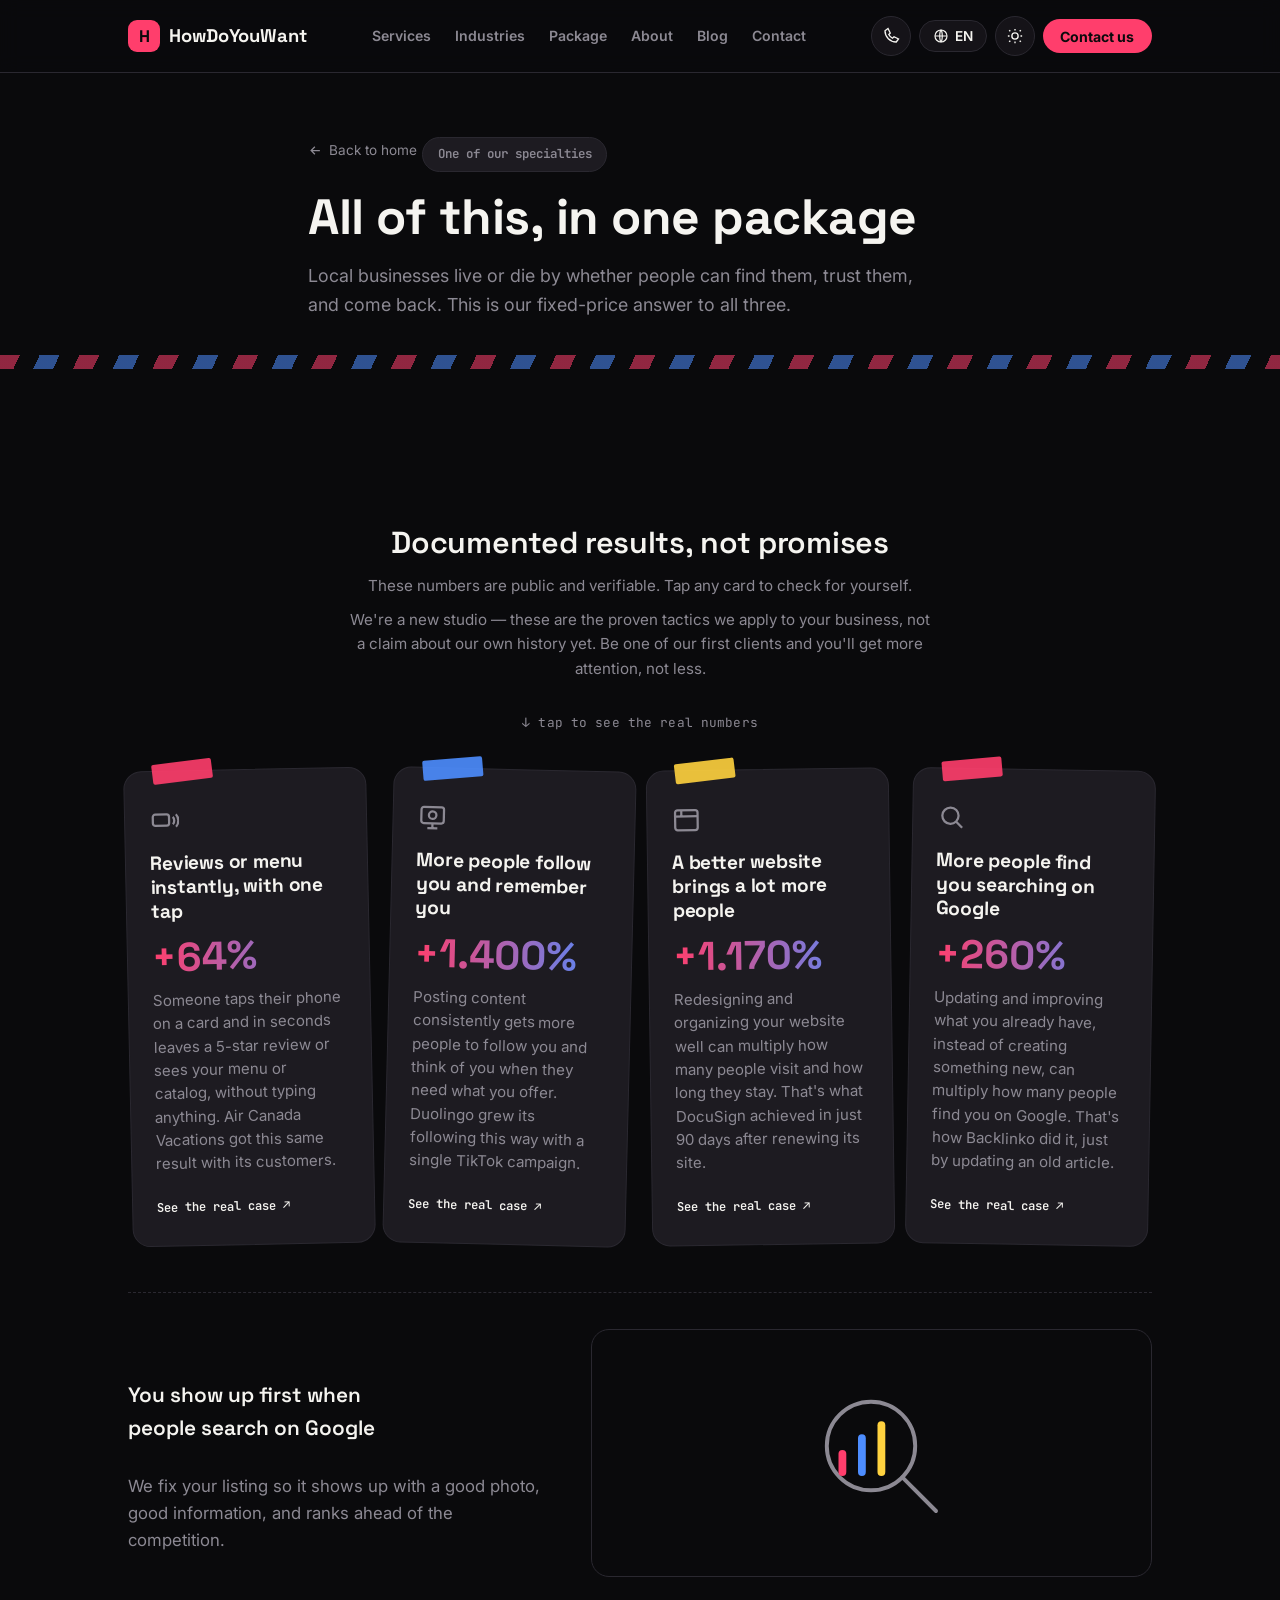
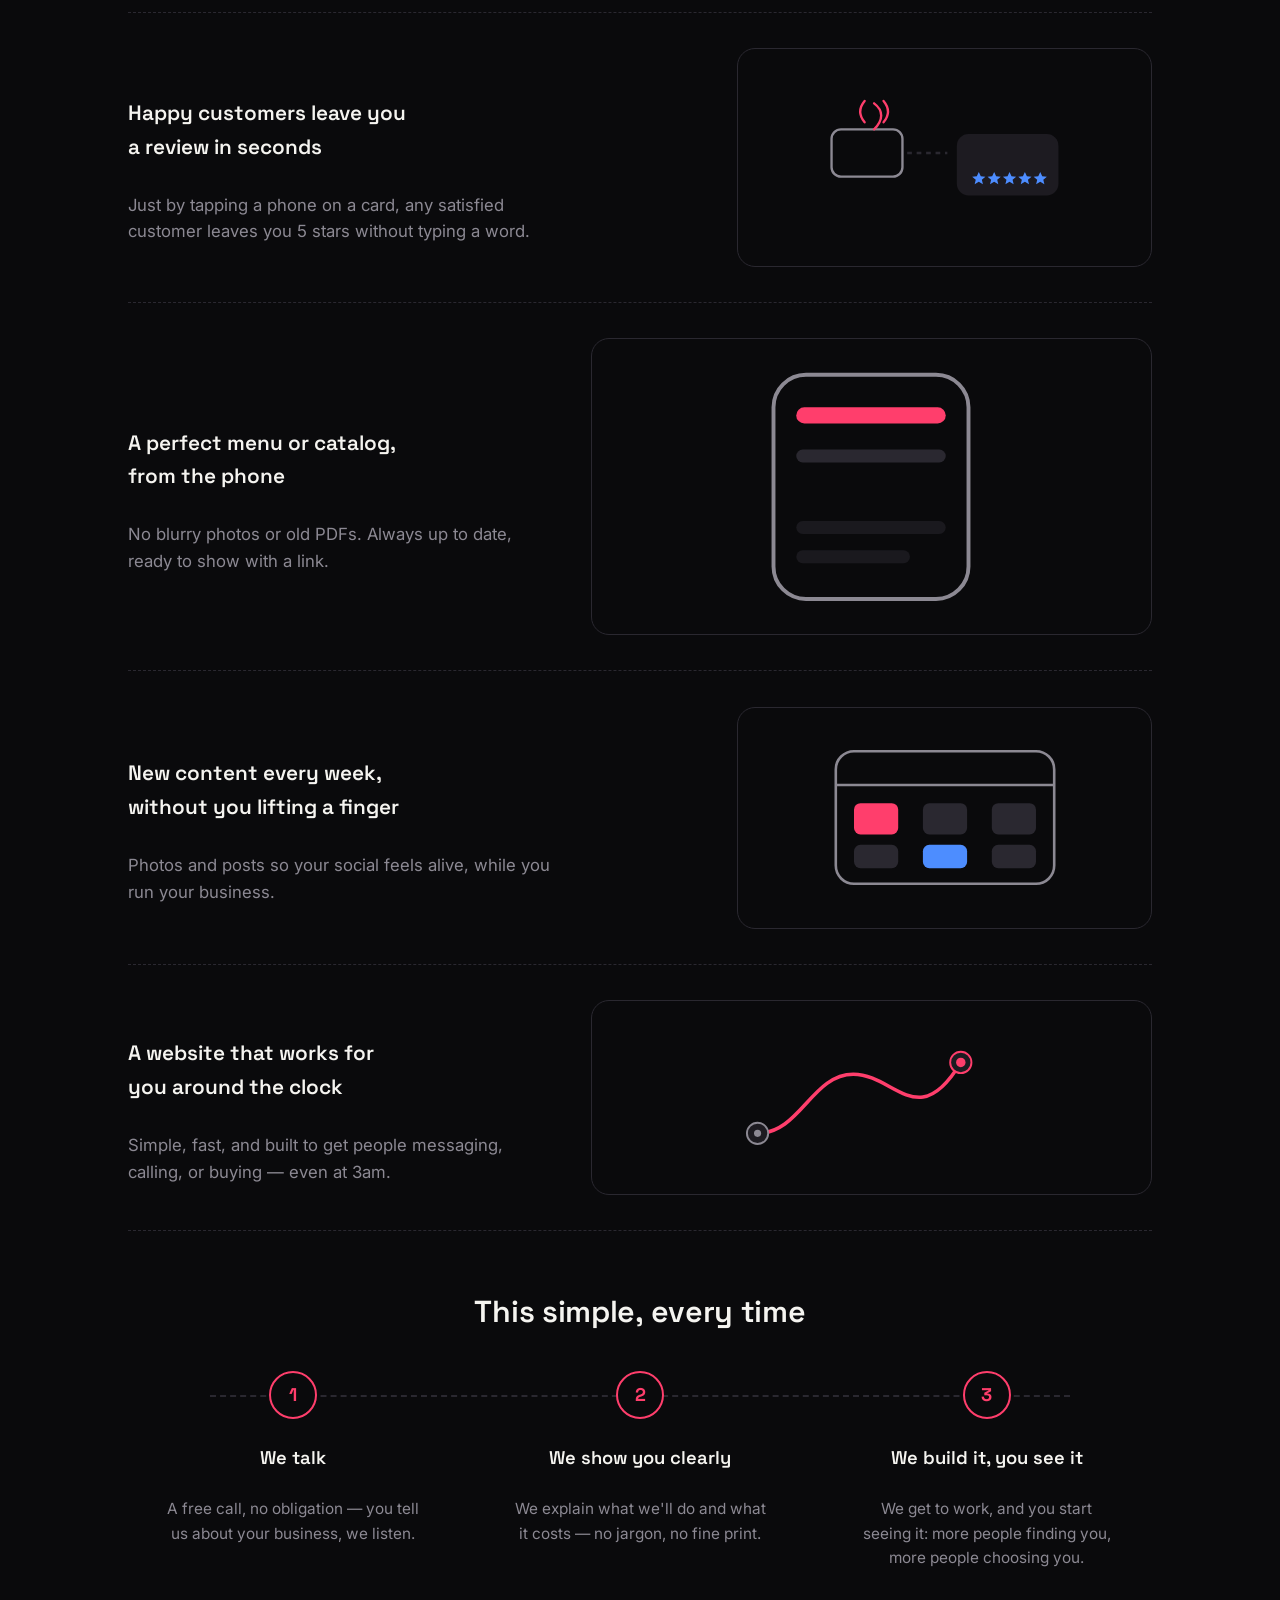
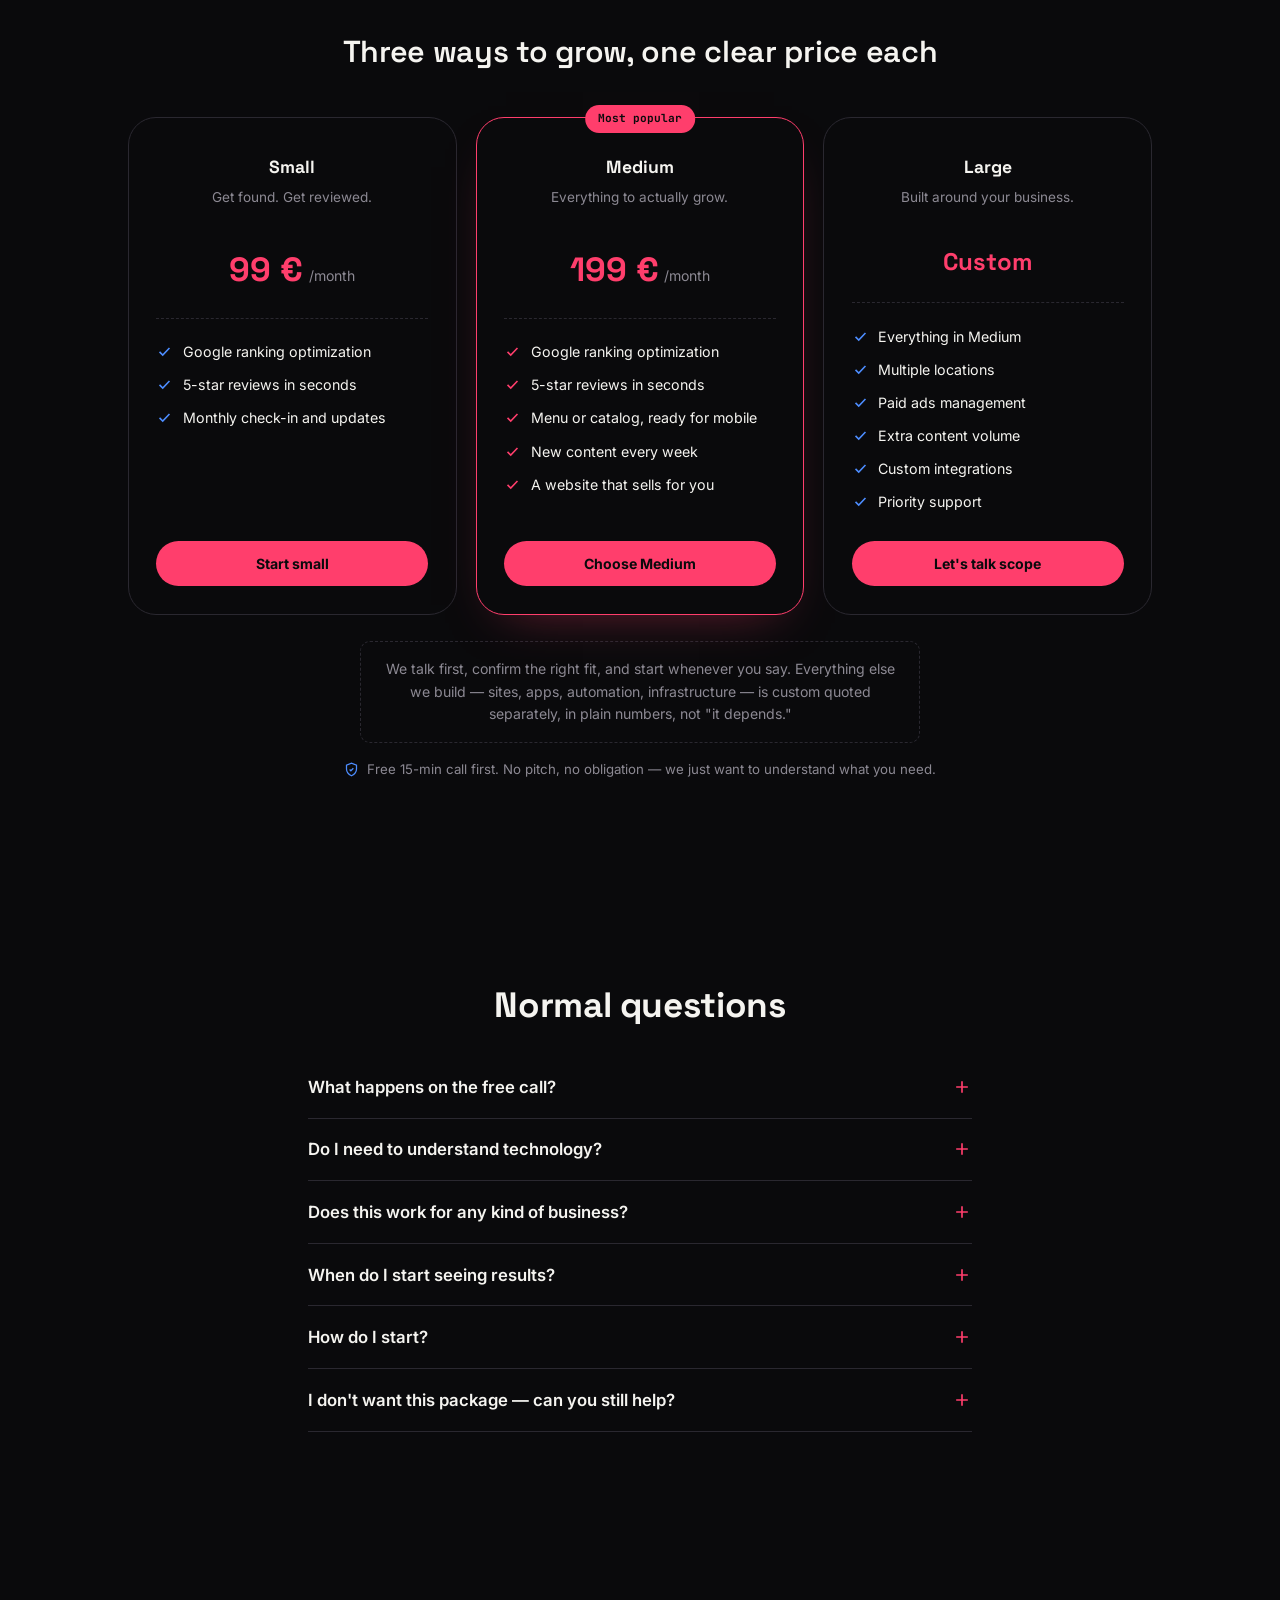
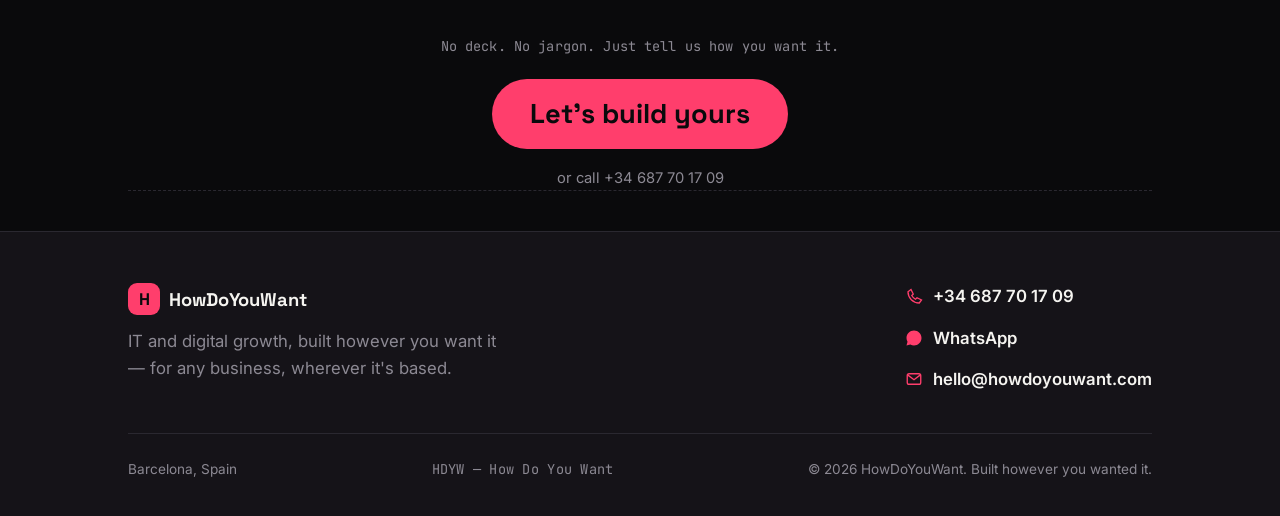
==== local-growth.html @ 83b9c8af "Initial commit" ====
<!doctype html>
<html lang="en" dir="ltr" data-theme="dark" data-lang="en">
<head>
<meta charset="UTF-8">
<meta name="viewport" content="width=device-width, initial-scale=1, viewport-fit=cover">
<title>Local Growth Package — HowDoYouWant</title>
<meta name="description" content="Get found on Google, collect 5-star reviews in seconds, a mobile-ready menu or catalog, weekly content, and a website that sells — packages start from 99 €.">
<meta name="theme-color" content="#0A0A0C">
<link rel="icon" href="data:image/svg+xml,%3Csvg xmlns='http://www.w3.org/2000/svg' viewBox='0 0 64 64'%3E%3Crect width='64' height='64' rx='16' fill='%230A0A0C'/%3E%3Ccircle cx='30' cy='32' r='17' fill='%23FF3E6C'/%3E%3Ctext x='30' y='40' font-family='Arial, sans-serif' font-size='22' font-weight='700' fill='%230A0A0C' text-anchor='middle'%3EH%3C/text%3E%3C/svg%3E">
<link rel="preconnect" href="https://fonts.googleapis.com">
<link rel="preconnect" href="https://fonts.gstatic.com" crossorigin>
<link href="https://fonts.googleapis.com/css2?family=Space+Grotesk:wght@600;700&family=Inter:wght@400;500;600;700&family=JetBrains+Mono:wght@500;600;700&family=Cairo:wght@500;600;700&display=swap" rel="stylesheet">
<link rel="stylesheet" href="assets/style.css">
<link rel="canonical" href="https://howdoyouwant.com/local-growth.html">
</head>
<body data-default-context="package">

<header class="nav">
  <div class="nav-inner">
    <a href="index.html" class="brand"><span class="brand-mark">H</span>HowDoYouWant</a>
    <nav class="nav-links">
      <a href="index.html#services" data-i18n="nav_link_services">Services</a>
      <a href="index.html#industries" data-i18n="nav_link_industries">Industries</a>
      <a href="local-growth.html" data-i18n="nav_link_package">Package</a>
      <a href="about.html" data-i18n="nav_link_about">About</a>
      <a href="blog.html" data-i18n="nav_link_blog">Blog</a>
      <button data-contact-trigger data-i18n="nav_link_contact">Contact</button>
    </nav>
    <div class="nav-controls">
      <a class="icon-btn" href="tel:+34687701709" aria-label="Call us">
        <svg viewBox="0 0 24 24" fill="none" stroke="currentColor" stroke-width="1.8"><path d="M4 5c0 8.3 6.7 15 15 15l3-4-6-3-2 2a12 12 0 01-5-5l2-2-3-6-4 3Z"/></svg>
      </a>
      <div class="lang-switch">
        <button class="lang-trigger" id="langTrigger" aria-haspopup="true" aria-expanded="false" aria-label="Change language">
          <svg viewBox="0 0 24 24" fill="none" stroke="currentColor" stroke-width="1.8"><circle cx="12" cy="12" r="9"/><path d="M3 12h18M12 3c2.5 2.7 2.5 15.3 0 18M12 3c-2.5 2.7-2.5 15.3 0 18"/></svg>
          <span id="langCode">EN</span>
        </button>
        <div class="lang-menu" id="langMenu" role="menu">
          <button class="lang-option" role="menuitem" data-lang="en">English <span class="lang-code">EN</span></button>
          <button class="lang-option" role="menuitem" data-lang="es">Español <span class="lang-code">ES</span></button>
          <button class="lang-option" role="menuitem" data-lang="ca">Català <span class="lang-code">CA</span></button>
          <button class="lang-option" role="menuitem" data-lang="sv">Svenska <span class="lang-code">SV</span></button>
          <button class="lang-option" role="menuitem" data-lang="ar">العربية <span class="lang-code">AR</span></button>
        </div>
      </div>
      <button class="icon-btn" id="themeToggle" aria-label="Switch theme">
        <svg id="themeIcon" viewBox="0 0 24 24" fill="none" stroke="currentColor" stroke-width="1.8"><circle cx="12" cy="12" r="4.2"/><path d="M12 2.5v2.2M12 19.3v2.2M4.2 4.2l1.6 1.6M18.2 18.2l1.6 1.6M2.5 12h2.2M19.3 12h2.2M4.2 19.8l1.6-1.6M18.2 5.8l1.6-1.6"/></svg>
      </button>
      <button class="nav-cta" data-i18n="nav_cta" data-contact-trigger>Contact us</button>
    </div>
  </div>
</header>

<main id="top">

  <section class="page-hero">
    <div class="wrap">
      <a class="back-link" href="index.html">
        <svg viewBox="0 0 24 24" fill="none" stroke="currentColor" stroke-width="2"><path d="M19 12H5M11 6l-6 6 6 6"/></svg>
        <span data-i18n="back_to_home">Back to home</span>
      </a>
      <span class="chip" data-i18n="package_kicker">One of our specialties</span>
      <h1 data-i18n="package_title">All of this, in one package</h1>
      <p class="lead" data-i18n="growth_lead">Local businesses live or die by whether people can find them, trust them, and come back. This is our fixed-price answer to all three.</p>
    </div>
  </section>

  <div class="stripe-divider"></div>

  <section>
    <div class="wrap">

      <!-- Proof -->
      <div class="proof-head">
        <h3 data-i18n="proof_heading">Documented results, not promises</h3>
        <p class="proof-disclaimer" data-i18n="proof_disclaimer">These numbers are public and verifiable. Tap any card to check for yourself.</p>
        <p class="proof-disclaimer" data-i18n="new_studio_line" style="margin-top:.6rem;">We're a new studio — these are the proven tactics we apply to your business, not a claim about our own history yet. Be one of our first clients and you'll get more attention, not less.</p>
      </div>
      <span class="grid-label" data-i18n="grid_label">↓ tap to see the real numbers</span>
      <div class="proof-grid">

        <a class="proof-card reveal" href="https://v1ce.co/blog/air-canada-v1ce-nfc-business-card-review-lead-capture" target="_blank" rel="noopener">
          <span class="proof-tape"></span>
          <svg class="proof-icon" viewBox="0 0 24 24" fill="none" stroke="currentColor" stroke-width="1.8"><rect x="3" y="7" width="13" height="9" rx="2"/><path d="M19 9c1.5 1.5 1.5 4.5 0 6M21.5 7c2.5 2.5 2.5 7.5 0 10"/></svg>
          <h3 class="proof-title" data-i18n="proof1_title">Reviews or menu instantly, with one tap</h3>
          <div class="proof-stat">+64%</div>
          <p class="proof-body" data-i18n="proof1_body">Someone taps their phone on a card and in seconds leaves a 5-star review or sees your menu or catalog, without typing anything. Air Canada Vacations got this same result with its customers.</p>
          <span class="proof-link" data-i18n="proof_link">See the real case ↗</span>
        </a>

        <a class="proof-card reveal" href="https://ads.tiktok.com/business/es/inspiration/duolingo-509" target="_blank" rel="noopener">
          <span class="proof-tape"></span>
          <svg class="proof-icon" viewBox="0 0 24 24" fill="none" stroke="currentColor" stroke-width="1.8"><rect x="3" y="4" width="18" height="13" rx="2"/><path d="M8 21h8M12 17v4"/><circle cx="12" cy="10.5" r="3"/></svg>
          <h3 class="proof-title" data-i18n="proof2_title">More people follow you and remember you</h3>
          <div class="proof-stat">+1.400%</div>
          <p class="proof-body" data-i18n="proof2_body">Posting content consistently gets more people to follow you and think of you when they need what you offer. Duolingo grew its following this way with a single TikTok campaign.</p>
          <span class="proof-link" data-i18n="proof_link">See the real case ↗</span>
        </a>

        <a class="proof-card reveal" href="https://webflow.com/customers/docusign" target="_blank" rel="noopener">
          <span class="proof-tape"></span>
          <svg class="proof-icon" viewBox="0 0 24 24" fill="none" stroke="currentColor" stroke-width="1.8"><rect x="3" y="4" width="18" height="16" rx="2"/><path d="M3 9h18M8 4v5"/></svg>
          <h3 class="proof-title" data-i18n="proof3_title">A better website brings a lot more people</h3>
          <div class="proof-stat">+1.170%</div>
          <p class="proof-body" data-i18n="proof3_body">Redesigning and organizing your website well can multiply how many people visit and how long they stay. That's what DocuSign achieved in just 90 days after renewing its site.</p>
          <span class="proof-link" data-i18n="proof_link">See the real case ↗</span>
        </a>

        <a class="proof-card reveal" href="https://backlinko.com/content-relaunch" target="_blank" rel="noopener">
          <span class="proof-tape"></span>
          <svg class="proof-icon" viewBox="0 0 24 24" fill="none" stroke="currentColor" stroke-width="1.8"><circle cx="10.5" cy="10.5" r="6.5"/><path d="M20 20l-4.8-4.8"/></svg>
          <h3 class="proof-title" data-i18n="proof4_title">More people find you searching on Google</h3>
          <div class="proof-stat">+260%</div>
          <p class="proof-body" data-i18n="proof4_body">Updating and improving what you already have, instead of creating something new, can multiply how many people find you on Google. That's how Backlinko did it, just by updating an old article.</p>
          <span class="proof-link" data-i18n="proof_link">See the real case ↗</span>
        </a>

      </div>

      <!-- Offer rows -->
      <div>
        <div class="offer-row" style="margin-top:3rem;">
          <div class="offer-text">
            <h4 data-i18n="offer1_title">You show up first when people search on Google</h4>
            <p data-i18n="offer1_body">We fix your listing so it shows up with a good photo, good information, and ranks ahead of the competition.</p>
          </div>
          <div class="offer-visual reveal">
            <svg viewBox="0 0 200 150" fill="none">
              <circle cx="100" cy="70" r="34" stroke="var(--text-muted)" stroke-width="3"/>
              <line x1="124" y1="94" x2="150" y2="120" stroke="var(--text-muted)" stroke-width="3" stroke-linecap="round"/>
              <g transform="translate(78,50)">
                <path class="bar-anim b1" d="M0 40 V26" stroke="var(--pink)" stroke-width="6" stroke-linecap="round"/>
                <path class="bar-anim b2" d="M15 40 V14" stroke="var(--blue)" stroke-width="6" stroke-linecap="round"/>
                <path class="bar-anim b3" d="M30 40 V4" stroke="var(--yellow)" stroke-width="6" stroke-linecap="round"/>
              </g>
            </svg>
          </div>
        </div>

        <div class="offer-row reverse">
          <div class="offer-text">
            <h4 data-i18n="offer2_title">Happy customers leave you a review in seconds</h4>
            <p data-i18n="offer2_body">Just by tapping a phone on a card, any satisfied customer leaves you 5 stars without typing a word.</p>
          </div>
          <div class="offer-visual reveal">
            <svg viewBox="0 0 220 140" fill="none">
              <rect x="14" y="46" width="60" height="40" rx="8" stroke="var(--text-muted)" stroke-width="2"/>
              <path d="M50 46c8-8 8-16 0-22M58 40c5-6 5-12 0-18M42 40c-5-6-5-12 0-18" stroke="var(--pink)" stroke-width="2" stroke-linecap="round"/>
              <path d="M78 66h34" stroke="var(--line)" stroke-width="2" stroke-dasharray="4 4"/>
              <g transform="translate(120,50)">
                <rect width="86" height="52" rx="10" fill="var(--surface-raised)"/>
                <g transform="translate(13,32)">
                  <path class="star-anim" transform="translate(0,0) scale(0.7)"  d="M8 0l2.4 5.3 5.6.5-4.3 3.7 1.3 5.5L8 12l-5 3 1.3-5.5L0 5.8l5.6-.5L8 0Z" fill="var(--blue)"/>
                  <path class="star-anim" transform="translate(13,0) scale(0.7)" d="M8 0l2.4 5.3 5.6.5-4.3 3.7 1.3 5.5L8 12l-5 3 1.3-5.5L0 5.8l5.6-.5L8 0Z" fill="var(--blue)"/>
                  <path class="star-anim" transform="translate(26,0) scale(0.7)" d="M8 0l2.4 5.3 5.6.5-4.3 3.7 1.3 5.5L8 12l-5 3 1.3-5.5L0 5.8l5.6-.5L8 0Z" fill="var(--blue)"/>
                  <path class="star-anim" transform="translate(39,0) scale(0.7)" d="M8 0l2.4 5.3 5.6.5-4.3 3.7 1.3 5.5L8 12l-5 3 1.3-5.5L0 5.8l5.6-.5L8 0Z" fill="var(--blue)"/>
                  <path class="star-anim" transform="translate(52,0) scale(0.7)" d="M8 0l2.4 5.3 5.6.5-4.3 3.7 1.3 5.5L8 12l-5 3 1.3-5.5L0 5.8l5.6-.5L8 0Z" fill="var(--blue)"/>
                </g>
              </g>
            </svg>
          </div>
        </div>

        <div class="offer-row">
          <div class="offer-text">
            <h4 data-i18n="offer3_title">A perfect menu or catalog, from the phone</h4>
            <p data-i18n="offer3_body">No blurry photos or old PDFs. Always up to date, ready to show with a link.</p>
          </div>
          <div class="offer-visual reveal">
            <svg viewBox="0 0 160 150" fill="none">
              <rect x="20" y="6" width="120" height="138" rx="20" stroke="var(--text-muted)" stroke-width="2.4"/>
              <rect x="34" y="26" width="92" height="10" rx="5" class="slide-anim" fill="var(--pink)"/>
              <rect x="34" y="52" width="92" height="8" rx="4" class="slide-anim" fill="var(--line)"/>
              <rect x="34" y="70" width="60" height="8" rx="4" class="slide-anim" fill="var(--line)"/>
              <rect x="34" y="96" width="92" height="8" rx="4" fill="var(--line)" opacity=".5"/>
              <rect x="34" y="114" width="70" height="8" rx="4" fill="var(--line)" opacity=".5"/>
            </svg>
          </div>
        </div>

        <div class="offer-row reverse">
          <div class="offer-text">
            <h4 data-i18n="offer4_title">New content every week, without you lifting a finger</h4>
            <p data-i18n="offer4_body">Photos and posts so your social feels alive, while you run your business.</p>
          </div>
          <div class="offer-visual reveal">
            <svg viewBox="0 0 200 130" fill="none">
              <rect x="16" y="14" width="168" height="102" rx="14" stroke="var(--text-muted)" stroke-width="2"/>
              <line x1="16" y1="40" x2="184" y2="40" stroke="var(--text-muted)" stroke-width="2"/>
              <g>
                <rect class="cell-anim" x="30" y="54" width="34" height="24" rx="5" fill="var(--pink)"/>
                <rect class="cell-anim" x="83" y="54" width="34" height="24" rx="5" fill="var(--line)"/>
                <rect class="cell-anim" x="136" y="54" width="34" height="24" rx="5" fill="var(--line)"/>
                <rect class="cell-anim" x="30" y="86" width="34" height="18" rx="5" fill="var(--line)"/>
                <rect class="cell-anim" x="83" y="86" width="34" height="18" rx="5" fill="var(--blue)"/>
                <rect class="cell-anim" x="136" y="86" width="34" height="18" rx="5" fill="var(--line)"/>
              </g>
            </svg>
          </div>
        </div>

        <div class="offer-row">
          <div class="offer-text">
            <h4 data-i18n="offer5_title">A website that works for you around the clock</h4>
            <p data-i18n="offer5_body">Simple, fast, and built to get people messaging, calling, or buying — even at 3am.</p>
          </div>
          <div class="offer-visual reveal">
            <svg class="mirror-rtl" viewBox="0 0 220 120" fill="none">
              <path d="M14 90 C 50 90, 60 40, 95 40 S 150 90, 186 30" class="line-draw" stroke="var(--pink)" stroke-width="3" stroke-linecap="round"/>
              <circle cx="14" cy="90" r="9" fill="var(--surface-raised)" stroke="var(--text-muted)" stroke-width="1.6"/>
              <path d="M11 90a3 3 0 1 1 6 0 3 3 0 0 1-6 0Z" fill="var(--text-muted)"/>
              <circle cx="186" cy="30" r="9" fill="var(--surface-raised)" stroke="var(--pink)" stroke-width="1.6"/>
              <circle cx="186" cy="30" r="4" fill="var(--pink)"/>
            </svg>
          </div>
        </div>
      </div>

      <!-- How it works -->
      <h3 class="how-title" data-i18n="how_title">This simple, every time</h3>
      <div class="steps">
        <div class="step">
          <div class="step-num">1</div>
          <h4 data-i18n="step1_title">We talk</h4>
          <p data-i18n="step1_body">A free call, no obligation — you tell us about your business, we listen.</p>
        </div>
        <div class="step">
          <div class="step-num">2</div>
          <h4 data-i18n="step2_title">We show you clearly</h4>
          <p data-i18n="step2_body">We explain what we'll do and what it costs — no jargon, no fine print.</p>
        </div>
        <div class="step">
          <div class="step-num">3</div>
          <h4 data-i18n="step3_title">We build it, you see it</h4>
          <p data-i18n="step3_body">We get to work, and you start seeing it: more people finding you, more people choosing you.</p>
        </div>
      </div>

      <!-- Ticket -->
      <h3 class="how-title" data-i18n="tiers_title" style="margin-bottom:0;">Three ways to grow, one clear price each</h3>
      <div class="tier-grid">

        <div class="tier-card">
          <div class="tier-name" data-i18n="tier1_name">Small</div>
          <div class="tier-tagline" data-i18n="tier1_tagline">Get found. Get reviewed.</div>
          <div class="tier-price-row">
            <span class="tier-price">99 €</span>
            <span class="tier-price-suffix" data-i18n="tier1_price_suffix">/month</span>
          </div>
          <div class="tier-perf"></div>
          <ul class="tier-list">
            <li><svg viewBox="0 0 24 24" fill="none" stroke="currentColor" stroke-width="2.2"><path d="M5 12.5l4.5 4.5L19 7"/></svg><span data-i18n="tier1_item1">Google ranking optimization</span></li>
            <li><svg viewBox="0 0 24 24" fill="none" stroke="currentColor" stroke-width="2.2"><path d="M5 12.5l4.5 4.5L19 7"/></svg><span data-i18n="tier1_item2">5-star reviews in seconds</span></li>
            <li><svg viewBox="0 0 24 24" fill="none" stroke="currentColor" stroke-width="2.2"><path d="M5 12.5l4.5 4.5L19 7"/></svg><span data-i18n="tier1_item3">Monthly check-in and updates</span></li>
          </ul>
          <button class="btn-primary tier-cta" data-contact-trigger data-contact-context="package-small">
            <span data-i18n="tier1_cta">Start small</span>
          </button>
        </div>

        <div class="tier-card featured">
          <span class="tier-badge" data-i18n="tier_badge_popular">Most popular</span>
          <div class="tier-name" data-i18n="tier2_name">Medium</div>
          <div class="tier-tagline" data-i18n="tier2_tagline">Everything to actually grow.</div>
          <div class="tier-price-row">
            <span class="tier-price">199 €</span>
            <span class="tier-price-suffix" data-i18n="tier2_price_suffix">/month</span>
          </div>
          <div class="tier-perf"></div>
          <ul class="tier-list">
            <li><svg viewBox="0 0 24 24" fill="none" stroke="currentColor" stroke-width="2.2"><path d="M5 12.5l4.5 4.5L19 7"/></svg><span data-i18n="tier2_item1">Google ranking optimization</span></li>
            <li><svg viewBox="0 0 24 24" fill="none" stroke="currentColor" stroke-width="2.2"><path d="M5 12.5l4.5 4.5L19 7"/></svg><span data-i18n="tier2_item2">5-star reviews in seconds</span></li>
            <li><svg viewBox="0 0 24 24" fill="none" stroke="currentColor" stroke-width="2.2"><path d="M5 12.5l4.5 4.5L19 7"/></svg><span data-i18n="tier2_item3">Menu or catalog, ready for mobile</span></li>
            <li><svg viewBox="0 0 24 24" fill="none" stroke="currentColor" stroke-width="2.2"><path d="M5 12.5l4.5 4.5L19 7"/></svg><span data-i18n="tier2_item4">New content every week</span></li>
            <li><svg viewBox="0 0 24 24" fill="none" stroke="currentColor" stroke-width="2.2"><path d="M5 12.5l4.5 4.5L19 7"/></svg><span data-i18n="tier2_item5">A website that sells for you</span></li>
          </ul>
          <button class="btn-primary tier-cta" data-contact-trigger data-contact-context="package-medium">
            <span data-i18n="tier2_cta">Choose Medium</span>
          </button>
        </div>

        <div class="tier-card">
          <div class="tier-name" data-i18n="tier3_name">Large</div>
          <div class="tier-tagline" data-i18n="tier3_tagline">Built around your business.</div>
          <div class="tier-price-row">
            <span class="tier-price" style="font-size:1.5rem;" data-i18n="tier3_price">Custom</span>
          </div>
          <div class="tier-perf"></div>
          <ul class="tier-list">
            <li><svg viewBox="0 0 24 24" fill="none" stroke="currentColor" stroke-width="2.2"><path d="M5 12.5l4.5 4.5L19 7"/></svg><span data-i18n="tier3_item1">Everything in Medium</span></li>
            <li><svg viewBox="0 0 24 24" fill="none" stroke="currentColor" stroke-width="2.2"><path d="M5 12.5l4.5 4.5L19 7"/></svg><span data-i18n="tier3_item2">Multiple locations</span></li>
            <li><svg viewBox="0 0 24 24" fill="none" stroke="currentColor" stroke-width="2.2"><path d="M5 12.5l4.5 4.5L19 7"/></svg><span data-i18n="tier3_item3">Paid ads management</span></li>
            <li><svg viewBox="0 0 24 24" fill="none" stroke="currentColor" stroke-width="2.2"><path d="M5 12.5l4.5 4.5L19 7"/></svg><span data-i18n="tier3_item4">Extra content volume</span></li>
            <li><svg viewBox="0 0 24 24" fill="none" stroke="currentColor" stroke-width="2.2"><path d="M5 12.5l4.5 4.5L19 7"/></svg><span data-i18n="tier3_item5">Custom integrations</span></li>
            <li><svg viewBox="0 0 24 24" fill="none" stroke="currentColor" stroke-width="2.2"><path d="M5 12.5l4.5 4.5L19 7"/></svg><span data-i18n="tier3_item6">Priority support</span></li>
          </ul>
          <button class="btn-primary tier-cta" data-contact-trigger data-contact-context="package-large">
            <span data-i18n="tier3_cta">Let's talk scope</span>
          </button>
        </div>

      </div>
      <p class="package-scope-note" data-i18n="package_scope_note">We talk first, confirm the right fit, and start whenever you say. Everything else we build — sites, apps, automation, infrastructure — is custom quoted separately, in plain numbers, not "it depends."</p>
      <div class="reassure" style="justify-content:center; margin-top:1rem;">
        <svg viewBox="0 0 24 24" fill="none" stroke="currentColor" stroke-width="2"><path d="M12 22s8-4 8-11V5l-8-3-8 3v6c0 7 8 11 8 11Z"/><path d="M9 12l2 2 4-4"/></svg>
        <span data-i18n="reassure_line">Free 15-min call first. No pitch, no obligation — we just want to understand what you need.</span>
      </div>

    </div>
  </section>

  <!-- FAQ (full) -->
  <section id="faq">
    <div class="wrap faq">
      <h2 data-i18n="faq_title">Normal questions</h2>

      <div class="faq-item" data-open="false">
        <button class="faq-q"><span data-i18n="faq_q0">What happens on the free call?</span>
          <svg viewBox="0 0 24 24" fill="none" stroke="currentColor" stroke-width="2"><path d="M12 5v14M5 12h14"/></svg>
        </button>
        <div class="faq-a"><p data-i18n="faq_a0">We ask about your business and listen — that's it. No slides, no pitch, no pressure to buy anything. If it turns out we're not a fit, we'll tell you that too.</p></div>
      </div>
      <div class="faq-item" data-open="false">
        <button class="faq-q"><span data-i18n="faq_q1">Do I need to understand technology?</span>
          <svg viewBox="0 0 24 24" fill="none" stroke="currentColor" stroke-width="2"><path d="M12 5v14M5 12h14"/></svg>
        </button>
        <div class="faq-a"><p data-i18n="faq_a1">No, not at all. You tell us about your business and we handle everything technical.</p></div>
      </div>
      <div class="faq-item" data-open="false">
        <button class="faq-q"><span data-i18n="faq_q2">Does this work for any kind of business?</span>
          <svg viewBox="0 0 24 24" fill="none" stroke="currentColor" stroke-width="2"><path d="M12 5v14M5 12h14"/></svg>
        </button>
        <div class="faq-a"><p data-i18n="faq_a2">Yes. Restaurants, shops, clinics, salons, gyms... every business is different, and we adapt what we do to what you actually need.</p></div>
      </div>
      <div class="faq-item" data-open="false">
        <button class="faq-q"><span data-i18n="faq_q3">When do I start seeing results?</span>
          <svg viewBox="0 0 24 24" fill="none" stroke="currentColor" stroke-width="2"><path d="M12 5v14M5 12h14"/></svg>
        </button>
        <div class="faq-a"><p data-i18n="faq_a3">It depends on the business, but your online presence starts improving from day one.</p></div>
      </div>
      <div class="faq-item" data-open="false">
        <button class="faq-q"><span data-i18n="faq_q4">How do I start?</span>
          <svg viewBox="0 0 24 24" fill="none" stroke="currentColor" stroke-width="2"><path d="M12 5v14M5 12h14"/></svg>
        </button>
        <div class="faq-a"><p data-i18n="faq_a4">Message us on WhatsApp or email and we'll talk, no commitment.</p></div>
      </div>
      <div class="faq-item" data-open="false">
        <button class="faq-q"><span data-i18n="faq_q5">I don't want this package — can you still help?</span>
          <svg viewBox="0 0 24 24" fill="none" stroke="currentColor" stroke-width="2"><path d="M12 5v14M5 12h14"/></svg>
        </button>
        <div class="faq-a"><p data-i18n="faq_a5">Yes. That's one packaged offer; most of what we do is custom quoted. Tell us what's broken or what you want built and we'll price it in plain numbers.</p></div>
      </div>
    </div>
  </section>

  <!-- FINAL CTA -->
  <section class="final-cta">
    <div class="wrap">
      <p class="final-cta-tag" data-i18n="final_cta_tag">No deck. No jargon. Just tell us how you want it.</p>
      <button class="btn-final" data-contact-trigger data-i18n="final_cta">Let's build yours</button>
      <a class="final-cta-secondary" href="tel:+34687701709" data-i18n="final_cta_secondary">or call +34 687 70 17 09</a>
    </div>
  </section>

</main>

<footer>
  <div class="wrap">
    <div class="footer-grid">
      <div>
        <a href="index.html" class="brand"><span class="brand-mark">H</span>HowDoYouWant</a>
        <p class="footer-tagline" data-i18n="footer_tagline">IT and digital growth, built however you want it — for any business, wherever it's based.</p>
      </div>
      <div class="footer-contact">
        <a href="tel:+34687701709">
          <svg viewBox="0 0 24 24" fill="none" stroke="currentColor" stroke-width="1.8"><path d="M4 5c0 8.3 6.7 15 15 15l3-4-6-3-2 2a12 12 0 01-5-5l2-2-3-6-4 3Z"/></svg>
          +34 687 70 17 09
        </a>
        <a href="https://wa.me/34687701709" target="_blank" rel="noopener" data-contact-prefill>
          <svg viewBox="0 0 24 24" fill="currentColor"><path d="M12 2C6.48 2 2 6.48 2 12c0 1.85.5 3.58 1.36 5.07L2 22l5.06-1.32A9.94 9.94 0 0 0 12 22c5.52 0 10-4.48 10-10S17.52 2 12 2Z"/></svg>
          WhatsApp
        </a>
        <a href="mailto:hello@howdoyouwant.com" data-contact-prefill>
          <svg viewBox="0 0 24 24" fill="none" stroke="currentColor" stroke-width="1.8"><rect x="3" y="5" width="18" height="14" rx="2.5"/><path d="M3.5 6.5L12 13l8.5-6.5"/></svg>
          hello@howdoyouwant.com
        </a>
      </div>
    </div>
    <div class="footer-bottom">
      <span data-i18n="footer_location">Barcelona, Spain</span>
      <span class="footer-signoff">HDYW — How Do You Want</span>
      <span data-i18n="footer_rights">© 2026 HowDoYouWant. Built however you wanted it.</span>
    </div>
  </div>
</footer>

<button class="wa-float" id="waFloat" data-contact-trigger data-i18n-aria-label="aria_contact" aria-label="Contact us">
  <svg viewBox="0 0 24 24" fill="none" stroke="currentColor" stroke-width="1.8"><path d="M4 12c0-4.4 3.6-8 8-8s8 3.6 8 8-3.6 8-8 8c-1.1 0-2.1-.2-3-.6L4 21l1.6-4.8C4.6 15 4 13.6 4 12Z"/><circle cx="8.5" cy="12" r=".9" fill="currentColor" stroke="none"/><circle cx="12" cy="12" r=".9" fill="currentColor" stroke="none"/><circle cx="15.5" cy="12" r=".9" fill="currentColor" stroke="none"/></svg>
</button>

<div class="contact-backdrop" id="contactBackdrop">
  <div class="contact-modal" role="dialog" aria-modal="true">
    <button class="contact-modal-close" id="contactClose" aria-label="Close">&times;</button>
    <h3 data-i18n="contact_modal_title">How do you want to reach us?</h3>
    <div class="contact-options">
      <a class="contact-option" id="contactWhatsapp" target="_blank" rel="noopener">
        <svg viewBox="0 0 24 24" fill="currentColor"><path d="M12 2C6.48 2 2 6.48 2 12c0 1.85.5 3.58 1.36 5.07L2 22l5.06-1.32A9.94 9.94 0 0 0 12 22c5.52 0 10-4.48 10-10S17.52 2 12 2Zm0 18c-1.6 0-3.1-.43-4.4-1.19l-.31-.18-3 .78.8-2.93-.2-.3A7.94 7.94 0 0 1 4 12c0-4.41 3.59-8 8-8s8 3.59 8 8-3.59 8-8 8Z"/></svg>
        <span data-i18n="contact_opt_whatsapp">WhatsApp</span>
      </a>
      <a class="contact-option" id="contactCall" href="tel:+34687701709">
        <svg viewBox="0 0 24 24" fill="none" stroke="currentColor" stroke-width="1.8"><path d="M4 5c0 8.3 6.7 15 15 15l3-4-6-3-2 2a12 12 0 01-5-5l2-2-3-6-4 3Z"/></svg>
        <span data-i18n="contact_opt_call">Call</span>
      </a>
      <a class="contact-option" id="contactEmail">
        <svg viewBox="0 0 24 24" fill="none" stroke="currentColor" stroke-width="1.8"><rect x="3" y="5" width="18" height="14" rx="2.5"/><path d="M3.5 6.5L12 13l8.5-6.5"/></svg>
        <span data-i18n="contact_opt_email">Email</span>
      </a>
    </div>
  </div>
</div>

<script>
window.HDYW_I18N = {
  en: {
    nav_link_services:"Services", nav_link_industries:"Industries", nav_link_package:"Package", nav_link_contact:"Contact",
    nav_link_about:"About", nav_link_blog:"Blog",
    nav_cta:"Contact us", aria_lang:"Change language", aria_theme:"Switch theme",
    tiers_title:"Three ways to grow, one clear price each", tier_badge_popular:"Most popular",
    tier1_name:"Small", tier1_tagline:"Get found. Get reviewed.", tier1_price_suffix:"/month",
    tier1_item1:"Google ranking optimization", tier1_item2:"5-star reviews in seconds", tier1_item3:"Monthly check-in and updates", tier1_cta:"Start small",
    tier2_name:"Medium", tier2_tagline:"Everything to actually grow.", tier2_price_suffix:"/month",
    tier2_item1:"Google ranking optimization", tier2_item2:"5-star reviews in seconds", tier2_item3:"Menu or catalog, ready for mobile", tier2_item4:"New content every week", tier2_item5:"A website that sells for you", tier2_cta:"Choose Medium",
    tier3_name:"Large", tier3_tagline:"Built around your business.", tier3_price:"Custom",
    tier3_item1:"Everything in Medium", tier3_item2:"Multiple locations", tier3_item3:"Paid ads management", tier3_item4:"Extra content volume", tier3_item5:"Custom integrations", tier3_item6:"Priority support", tier3_cta:"Let's talk scope",
    reassure_line:"Free 15-min call first. No pitch, no obligation — we just want to understand what you need.",
    faq_q0:"What happens on the free call?", faq_a0:"We ask about your business and listen — that's it. No slides, no pitch, no pressure to buy anything. If it turns out we're not a fit, we'll tell you that too.",
    contact_modal_title:"How do you want to reach us?", contact_opt_whatsapp:"WhatsApp", contact_opt_call:"Call", contact_opt_email:"Email", contact_email_subject:"How do you want it?", aria_contact:"Contact us",
    back_to_home:"Back to home",
    package_kicker:"One of our specialties", package_title:"All of this, in one package",
    growth_lead:"Local businesses live or die by whether people can find them, trust them, and come back. This is our fixed-price answer to all three.",
    proof_heading:"Documented results, not promises",
    proof_disclaimer:"These numbers are public and verifiable. Tap any card to check for yourself.",
    new_studio_line:"We're a new studio — these are the proven tactics we apply to your business, not a claim about our own history yet. Be one of our first clients and you'll get more attention, not less.",
    grid_label:"↓ tap to see the real numbers", proof_link:"See the real case ↗",
    proof1_title:"Reviews or menu instantly, with one tap", proof1_body:"Someone taps their phone on a card and in seconds leaves a 5-star review or sees your menu or catalog, without typing anything. Air Canada Vacations got this same result with its customers.",
    proof2_title:"More people follow you and remember you", proof2_body:"Posting content consistently gets more people to follow you and think of you when they need what you offer. Duolingo grew its following this way with a single TikTok campaign.",
    proof3_title:"A better website brings a lot more people", proof3_body:"Redesigning and organizing your website well can multiply how many people visit and how long they stay. That's what DocuSign achieved in just 90 days after renewing its site.",
    proof4_title:"More people find you searching on Google", proof4_body:"Updating and improving what you already have, instead of creating something new, can multiply how many people find you on Google. That's how Backlinko did it, just by updating an old article.",
    offer1_title:"You show up first when people search on Google", offer1_body:"We fix your listing so it shows up with a good photo, good information, and ranks ahead of the competition.",
    offer2_title:"Happy customers leave you a review in seconds", offer2_body:"Just by tapping a phone on a card, any satisfied customer leaves you 5 stars without typing a word.",
    offer3_title:"A perfect menu or catalog, from the phone", offer3_body:"No blurry photos or old PDFs. Always up to date, ready to show with a link.",
    offer4_title:"New content every week, without you lifting a finger", offer4_body:"Photos and posts so your social feels alive, while you run your business.",
    offer5_title:"A website that works for you around the clock", offer5_body:"Simple, fast, and built to get people messaging, calling, or buying — even at 3am.",
    how_title:"This simple, every time",
    step1_title:"We talk", step1_body:"A free call, no obligation — you tell us about your business, we listen.",
    step2_title:"We show you clearly", step2_body:"We explain what we'll do and what it costs — no jargon, no fine print.",
    step3_title:"We build it, you see it", step3_body:"We get to work, and you start seeing it: more people finding you, more people choosing you.",
    package_price_suffix:"/month",
    price_display_title:"Starting from 99 €", price_display_sub:"Exact price depends on your business — confirmed on a quick call",
    package_item1:"Google ranking", package_item2:"5-star reviews in seconds",
    package_item3:"Menu or catalog, ready for mobile", package_item4:"New content every week", package_item5:"A website that sells for you",
    package_note:"We talk first, confirm your price, and start whenever you say.",
    package_cta:"I want this for my business",
    package_scope_note:"We talk first, confirm the right fit, and start whenever you say. Everything else we build — sites, apps, automation, infrastructure — is custom quoted separately, in plain numbers, not \"it depends.\"",
    faq_title:"Normal questions",
    faq_q1:"Do I need to understand technology?", faq_a1:"No, not at all. You tell us about your business and we handle everything technical.",
    faq_q2:"Does this work for any kind of business?", faq_a2:"Yes. Restaurants, shops, clinics, salons, gyms... every business is different, and we adapt what we do to what you actually need.",
    faq_q3:"When do I start seeing results?", faq_a3:"It depends on the business, but your online presence starts improving from day one.",
    faq_q4:"How do I start?", faq_a4:"Message us on WhatsApp or email and we'll talk, no commitment.",
    faq_q5:"I don't want this package — can you still help?", faq_a5:"Yes. That's one packaged offer; most of what we do is custom quoted. Tell us what's broken or what you want built and we'll price it in plain numbers.",
    final_cta_tag:"No deck. No jargon. Just tell us how you want it.", final_cta:"Let's build yours", final_cta_secondary:"or call +34 687 70 17 09",
    footer_tagline:"IT and digital growth, built however you want it — for any business, wherever it's based.",
    footer_location:"Barcelona, Spain", footer_rights:"© 2026 HowDoYouWant. Built however you wanted it."
  },
  es: {
    nav_link_services:"Servicios", nav_link_industries:"Sectores", nav_link_package:"Paquete", nav_link_contact:"Contacto",
    nav_link_about:"Nosotros", nav_link_blog:"Blog",
    nav_cta:"Hablemos", aria_lang:"Cambiar idioma", aria_theme:"Cambiar tema",
    tiers_title:"Tres formas de crecer, un precio claro en cada una", tier_badge_popular:"El más elegido",
    tier1_name:"Small", tier1_tagline:"Que te encuentren. Que te valoren.", tier1_price_suffix:"/mes",
    tier1_item1:"Posicionamiento en Google", tier1_item2:"Reseñas de 5 estrellas en segundos", tier1_item3:"Revisión y actualización mensual", tier1_cta:"Empezar con Small",
    tier2_name:"Medium", tier2_tagline:"Todo lo necesario para crecer de verdad.", tier2_price_suffix:"/mes",
    tier2_item1:"Posicionamiento en Google", tier2_item2:"Reseñas de 5 estrellas en segundos", tier2_item3:"Menú o catálogo listo para el móvil", tier2_item4:"Contenido nuevo cada semana", tier2_item5:"Una web que vende por ti", tier2_cta:"Elegir Medium",
    tier3_name:"Large", tier3_tagline:"A medida de tu negocio.", tier3_price:"A medida",
    tier3_item1:"Todo lo de Medium", tier3_item2:"Varias sedes o locales", tier3_item3:"Gestión de publicidad de pago", tier3_item4:"Más volumen de contenido", tier3_item5:"Integraciones a medida", tier3_item6:"Atención prioritaria", tier3_cta:"Hablemos del alcance",
    reassure_line:"Antes, una llamada gratis de 15 min. Sin discurso de ventas, sin compromiso: solo queremos entender qué necesitas.",
    faq_q0:"¿Qué pasa en la llamada gratuita?", faq_a0:"Te preguntamos sobre tu negocio y escuchamos, nada más. Sin diapositivas, sin discurso de ventas, sin presión para comprar. Si resulta que no encajamos, también te lo diremos.",
    contact_modal_title:"¿Cómo quieres contactarnos?", contact_opt_whatsapp:"WhatsApp", contact_opt_call:"Llamar", contact_opt_email:"Correo", contact_email_subject:"¿Cómo lo quieres?", aria_contact:"Contáctanos",
    back_to_home:"Volver al inicio",
    package_kicker:"Una de nuestras especialidades", package_title:"Todo esto, en un solo paquete",
    growth_lead:"Los negocios locales viven o mueren según si la gente los encuentra, confía en ellos y vuelve. Esta es nuestra respuesta a precio fijo a las tres cosas.",
    proof_heading:"Resultados documentados, no promesas",
    proof_disclaimer:"Estos números son públicos y verificables. Toca cualquier tarjeta para comprobarlo tú mismo.",
    new_studio_line:"Somos un estudio nuevo: estas son las tácticas probadas que aplicamos a tu negocio, no una afirmación sobre nuestra propia trayectoria todavía. Sé de nuestros primeros clientes y tendrás más atención, no menos.",
    grid_label:"↓ toca para ver los números reales", proof_link:"Ver el caso real ↗",
    proof1_title:"Reseñas o menú al instante, con solo un toque", proof1_body:"Alguien acerca el móvil a una tarjeta y en segundos te deja una reseña de 5 estrellas o ve tu carta o catálogo, sin escribir nada. Air Canada Vacations consiguió esto mismo con sus clientes.",
    proof2_title:"Más gente te sigue y te recuerda", proof2_body:"Publicar contenido de forma constante hace que más gente te siga y piense en ti cuando necesite lo que ofreces. Duolingo multiplicó así sus seguidores con una sola campaña en TikTok.",
    proof3_title:"Una web mejor trae mucha más gente", proof3_body:"Rediseñar y ordenar bien tu página web puede multiplicar cuánta gente la visita y cuánto tiempo se queda. Esto fue lo que consiguió DocuSign en solo 90 días tras renovar su web.",
    proof4_title:"Más gente te encuentra buscando en Google", proof4_body:"Actualizar y mejorar lo que ya tienes, en vez de crear algo nuevo, puede multiplicar cuánta gente te encuentra buscando en Google. Así lo logró Backlinko, solo actualizando un artículo antiguo.",
    offer1_title:"Apareces el primero cuando te buscan en Google", offer1_body:"Arreglamos tu ficha para que salga con buena foto, buena información y bien posicionada, antes que la de la competencia.",
    offer2_title:"Tus clientes contentos te dejan una reseña en segundos", offer2_body:"Con solo acercar el móvil a una tarjeta, cualquier cliente satisfecho te deja 5 estrellas sin escribir nada.",
    offer3_title:"Un menú o catálogo perfecto desde el móvil", offer3_body:"Nada de fotos borrosas ni PDFs viejos. Siempre actualizado, listo para enseñar con un enlace.",
    offer4_title:"Contenido nuevo cada semana, sin que muevas un dedo", offer4_body:"Fotos y publicaciones para que tus redes se vean vivas, mientras tú llevas tu negocio.",
    offer5_title:"Una página web que trabaja por ti a todas horas", offer5_body:"Simple, rápida, y pensada para que te escriban, te llamen o te compren, incluso a las 3 de la madrugada.",
    how_title:"Así de simple",
    step1_title:"Hablamos", step1_body:"Una llamada gratis, sin compromiso: nos cuentas tu negocio y escuchamos.",
    step2_title:"Te lo mostramos claro", step2_body:"Te explicamos qué haremos y qué cuesta: sin palabras raras, sin letra pequeña.",
    step3_title:"Lo hacemos y lo notas", step3_body:"Nos ponemos a trabajar y empiezas a verlo: más gente te encuentra, más gente te elige.",
    package_price_suffix:"/mes",
    price_display_title:"Desde 99 €", price_display_sub:"El precio exacto depende de tu negocio — se confirma en una llamada rápida",
    package_item1:"Posicionamiento en Google", package_item2:"Reseñas de 5 estrellas en segundos",
    package_item3:"Menú o catálogo listo para el móvil", package_item4:"Contenido nuevo cada semana", package_item5:"Una web que vende por ti",
    package_note:"Hablamos primero, te confirmamos el precio y empezamos cuando tú digas.",
    package_cta:"Quiero esto para mi negocio",
    package_scope_note:"Hablamos primero, confirmamos qué encaja mejor y empezamos cuando tú digas. Todo lo demás que construimos (webs, apps, automatización, infraestructura) se presupuesta aparte, en números claros, no \"depende\".",
    faq_title:"Preguntas normales",
    faq_q1:"¿Necesito entender de tecnología?", faq_a1:"No, para nada. Tú nos cuentas tu negocio y nosotros nos encargamos de todo lo técnico.",
    faq_q2:"¿Esto sirve para cualquier tipo de negocio?", faq_a2:"Sí. Restaurantes, tiendas, clínicas, peluquerías, gimnasios... cada negocio es distinto y adaptamos lo que hacemos a lo que tú necesitas.",
    faq_q3:"¿Cuándo empiezo a ver resultados?", faq_a3:"Depende de cada negocio, pero tu presencia online empieza a mejorar desde el primer momento.",
    faq_q4:"¿Cómo empiezo?", faq_a4:"Escríbenos por WhatsApp o correo y hablamos sin compromiso.",
    faq_q5:"No quiero este paquete, ¿me podéis ayudar igual?", faq_a5:"Sí. Ese es un paquete cerrado; el resto de lo que hacemos se presupuesta a medida. Cuéntanos qué está roto o qué quieres construir y te lo decimos en números claros.",
    final_cta_tag:"Sin powerpoint. Sin tecnicismos. Solo dinos cómo lo quieres.", final_cta:"Construyamos el tuyo", final_cta_secondary:"o llama al +34 687 70 17 09",
    footer_tagline:"IT y crecimiento digital, a tu manera, para cualquier negocio, esté donde esté.",
    footer_location:"Barcelona, España", footer_rights:"© 2026 HowDoYouWant. Construido como tú lo quisiste."
  },
  ca: {
    nav_link_services:"Serveis", nav_link_industries:"Sectors", nav_link_package:"Paquet", nav_link_contact:"Contacte",
    nav_link_about:"Nosaltres", nav_link_blog:"Blog",
    nav_cta:"Parlem-ne", aria_lang:"Canviar idioma", aria_theme:"Canviar tema",
    tiers_title:"Tres maneres de créixer, un preu clar cadascuna", tier_badge_popular:"El més triat",
    tier1_name:"Small", tier1_tagline:"Que et trobin. Que et valorin.", tier1_price_suffix:"/mes",
    tier1_item1:"Posicionament a Google", tier1_item2:"Ressenyes de 5 estrelles en segons", tier1_item3:"Revisió i actualització mensual", tier1_cta:"Començar amb Small",
    tier2_name:"Medium", tier2_tagline:"Tot el que cal per créixer de veritat.", tier2_price_suffix:"/mes",
    tier2_item1:"Posicionament a Google", tier2_item2:"Ressenyes de 5 estrelles en segons", tier2_item3:"Menú o catàleg a punt per al mòbil", tier2_item4:"Contingut nou cada setmana", tier2_item5:"Una web que ven per tu", tier2_cta:"Triar Medium",
    tier3_name:"Large", tier3_tagline:"A mida del teu negoci.", tier3_price:"A mida",
    tier3_item1:"Tot el de Medium", tier3_item2:"Diverses seus o locals", tier3_item3:"Gestió de publicitat de pagament", tier3_item4:"Més volum de contingut", tier3_item5:"Integracions a mida", tier3_item6:"Atenció prioritària", tier3_cta:"Parlem de l'abast",
    reassure_line:"Abans, una trucada gratuïta de 15 min. Sense discurs de vendes, sense compromís: només volem entendre què necessites.",
    faq_q0:"Què passa a la trucada gratuïta?", faq_a0:"Et preguntem sobre el teu negoci i escoltem, res més. Sense diapositives, sense discurs de vendes, sense pressió per comprar. Si resulta que no encaixem, també t'ho direm.",
    contact_modal_title:"Com vols contactar-nos?", contact_opt_whatsapp:"WhatsApp", contact_opt_call:"Trucar", contact_opt_email:"Correu", contact_email_subject:"Com ho vols?", aria_contact:"Contacta'ns",
    back_to_home:"Tornar a l'inici",
    package_kicker:"Una de les nostres especialitats", package_title:"Tot això, en un sol paquet",
    growth_lead:"Els negocis locals viuen o moren segons si la gent els troba, hi confia i hi torna. Aquesta és la nostra resposta a preu fix a les tres coses.",
    proof_heading:"Resultats documentats, no promeses",
    proof_disclaimer:"Aquests números són públics i verificables. Toca qualsevol targeta per comprovar-ho tu mateix.",
    new_studio_line:"Som un estudi nou: aquestes són les tàctiques provades que apliquem al teu negoci, no una afirmació sobre la nostra pròpia trajectòria encara. Sigues un dels nostres primers clients i tindràs més atenció, no menys.",
    grid_label:"↓ toca per veure els números reals", proof_link:"Veure el cas real ↗",
    proof1_title:"Ressenyes o menú a l'instant, amb un sol toc", proof1_body:"Algú acosta el mòbil a una targeta i en segons et deixa una ressenya de 5 estrelles o veu la teva carta o catàleg, sense escriure res. Air Canada Vacations va aconseguir això mateix amb els seus clients.",
    proof2_title:"Més gent et segueix i et recorda", proof2_body:"Publicar contingut de manera constant fa que més gent et segueixi i pensi en tu quan necessiti el que ofereixes. Duolingo va multiplicar així els seus seguidors amb una sola campanya a TikTok.",
    proof3_title:"Una web millor porta molta més gent", proof3_body:"Redissenyar i ordenar bé la teva pàgina web pot multiplicar quanta gent la visita i quant de temps s'hi queda. Això va aconseguir DocuSign en només 90 dies després de renovar la seva web.",
    proof4_title:"Més gent et troba buscant a Google", proof4_body:"Actualitzar i millorar el que ja tens, en lloc de crear-ne de nou, pot multiplicar quanta gent et troba buscant a Google. Així ho va aconseguir Backlinko, només actualitzant un article antic.",
    offer1_title:"Apareixes el primer quan et busquen a Google", offer1_body:"Arreglem la teva fitxa perquè surti amb bona foto, bona informació i ben posicionada, abans que la de la competència.",
    offer2_title:"Els teus clients contents et deixen una ressenya en segons", offer2_body:"Només acostant el mòbil a una targeta, qualsevol client satisfet et deixa 5 estrelles sense escriure res.",
    offer3_title:"Un menú o catàleg perfecte des del mòbil", offer3_body:"Res de fotos borroses ni PDF vells. Sempre actualitzat, a punt per ensenyar amb un enllaç.",
    offer4_title:"Contingut nou cada setmana, sense moure un dit", offer4_body:"Fotos i publicacions perquè les teves xarxes es vegin vives, mentre tu portes el negoci.",
    offer5_title:"Una pàgina web que treballa per tu a totes hores", offer5_body:"Simple, ràpida, i pensada perquè t'escriguin, et truquin o et comprin, fins i tot a les 3 de la matinada.",
    how_title:"Així de senzill",
    step1_title:"Parlem", step1_body:"Una trucada gratuïta, sense compromís: ens expliques el teu negoci i escoltem.",
    step2_title:"T'ho mostrem clar", step2_body:"T'expliquem què farem i què costa: sense paraules rares, sense lletra petita.",
    step3_title:"Ho fem i ho notes", step3_body:"Ens posem a treballar i comences a veure-ho: més gent et troba, més gent et tria.",
    package_price_suffix:"/mes",
    price_display_title:"Des de 99 €", price_display_sub:"El preu exacte depèn del teu negoci — es confirma en una trucada ràpida",
    package_item1:"Posicionament a Google", package_item2:"Ressenyes de 5 estrelles en segons",
    package_item3:"Menú o catàleg a punt per al mòbil", package_item4:"Contingut nou cada setmana", package_item5:"Una web que ven per tu",
    package_note:"Parlem primer, et confirmem el preu i comencem quan tu diguis.",
    package_cta:"Vull això per al meu negoci",
    package_scope_note:"Parlem primer, confirmem què encaixa millor i comencem quan tu diguis. La resta del que construïm (webs, apps, automatització, infraestructura) es pressuposta a part, en números clars, no \"depèn\".",
    faq_title:"Preguntes normals",
    faq_q1:"Necessito entendre de tecnologia?", faq_a1:"No, en absolut. Tu ens expliques el teu negoci i nosaltres ens encarreguem de tot el tècnic.",
    faq_q2:"Això serveix per a qualsevol tipus de negoci?", faq_a2:"Sí. Restaurants, botigues, clíniques, perruqueries, gimnasos... cada negoci és diferent i adaptem el que fem al que tu necessites.",
    faq_q3:"Quan començo a veure resultats?", faq_a3:"Depèn de cada negoci, però la teva presència online comença a millorar des del primer moment.",
    faq_q4:"Com començo?", faq_a4:"Escriu-nos per WhatsApp o correu i parlem sense compromís.",
    faq_q5:"No vull aquest paquet, em podeu ajudar igualment?", faq_a5:"Sí. Aquell és un paquet tancat; la resta del que fem es pressuposta a mida. Explica'ns què està trencat o què vols construir i t'ho diem en números clars.",
    final_cta_tag:"Sense powerpoint. Sense tecnicismes. Només digues-nos com ho vols.", final_cta:"Construïm el teu", final_cta_secondary:"o truca al +34 687 70 17 09",
    footer_tagline:"IT i creixement digital, a la teva manera, per a qualsevol negoci, sigui on sigui.",
    footer_location:"Barcelona, Espanya", footer_rights:"© 2026 HowDoYouWant. Construït com tu volies."
  },
  sv: {
    nav_link_services:"Tjänster", nav_link_industries:"Branscher", nav_link_package:"Paket", nav_link_contact:"Kontakt",
    nav_link_about:"Om oss", nav_link_blog:"Blogg",
    nav_cta:"Kontakta oss", aria_lang:"Byt språk", aria_theme:"Byt tema",
    tiers_title:"Tre sätt att växa, ett tydligt pris vardera", tier_badge_popular:"Mest populär",
    tier1_name:"Small", tier1_tagline:"Bli hittad. Bli recenserad.", tier1_price_suffix:"/månad",
    tier1_item1:"Google-ranking", tier1_item2:"Femstjärniga recensioner på några sekunder", tier1_item3:"Månatlig genomgång och uppdatering", tier1_cta:"Börja med Small",
    tier2_name:"Medium", tier2_tagline:"Allt som krävs för att faktiskt växa.", tier2_price_suffix:"/månad",
    tier2_item1:"Google-ranking", tier2_item2:"Femstjärniga recensioner på några sekunder", tier2_item3:"Meny eller katalog, redo för mobilen", tier2_item4:"Nytt innehåll varje vecka", tier2_item5:"En webbplats som säljer åt er", tier2_cta:"Välj Medium",
    tier3_name:"Large", tier3_tagline:"Byggt efter ert företag.", tier3_price:"Offert",
    tier3_item1:"Allt i Medium", tier3_item2:"Flera platser", tier3_item3:"Hantering av betald annonsering", tier3_item4:"Extra innehållsvolym", tier3_item5:"Skräddarsydda integrationer", tier3_item6:"Prioriterad support", tier3_cta:"Prata om omfattningen",
    reassure_line:"Först ett gratis 15-minuterssamtal. Ingen säljpitch, inga förpliktelser — vi vill bara förstå vad ni behöver.",
    faq_q0:"Vad händer på det kostnadsfria samtalet?", faq_a0:"Vi frågar om ert företag och lyssnar — det är allt. Inga bilder, ingen säljpitch, inget köptvång. Om det visar sig att vi inte passar säger vi det också.",
    contact_modal_title:"Hur vill ni nå oss?", contact_opt_whatsapp:"WhatsApp", contact_opt_call:"Ring", contact_opt_email:"Mejl", contact_email_subject:"Hur vill du ha det?", aria_contact:"Kontakta oss",
    back_to_home:"Tillbaka till startsidan",
    package_kicker:"En av våra specialiteter", package_title:"Allt detta, i ett paket",
    growth_lead:"Lokala företag lever eller dör beroende på om folk hittar dem, litar på dem och kommer tillbaka. Det här är vårt fastprissvar på alla tre.",
    proof_heading:"Dokumenterade resultat, inga löften",
    proof_disclaimer:"De här siffrorna är offentliga och verifierbara. Tryck på valfritt kort för att kolla själv.",
    new_studio_line:"Vi är en ny studio — det här är beprövade metoder vi tillämpar på ert företag, inte ett påstående om vår egen historik än. Bli en av våra första kunder och få mer uppmärksamhet, inte mindre.",
    grid_label:"↓ tryck för att se de riktiga siffrorna", proof_link:"Se det riktiga caset ↗",
    proof1_title:"Recensioner eller meny direkt, med en beröring", proof1_body:"Någon håller mobilen mot ett kort och lämnar på några sekunder en femstjärnig recension eller ser er meny, utan att skriva något. Air Canada Vacations fick samma resultat med sina kunder.",
    proof2_title:"Fler följer dig och kommer ihåg dig", proof2_body:"Att publicera innehåll konsekvent gör att fler följer dig och tänker på dig när de behöver det du erbjuder. Så växte Duolingo sina följare med en enda TikTok-kampanj.",
    proof3_title:"En bättre webbplats ger mycket fler besökare", proof3_body:"Att designa om och organisera din webbplats kan mångdubbla hur många som besöker och hur länge de stannar. Det uppnådde DocuSign på bara 90 dagar efter en omgjord webb.",
    proof4_title:"Fler hittar dig genom att söka på Google", proof4_body:"Att uppdatera och förbättra det ni redan har, istället för att skapa nytt, kan mångdubbla hur många som hittar er på Google. Så gjorde Backlinko, bara genom att uppdatera en gammal artikel.",
    offer1_title:"Ni dyker upp först när folk söker på Google", offer1_body:"Vi fixar er profil så den syns med bra foto, bra information och rankas före konkurrenterna.",
    offer2_title:"Nöjda kunder lämnar en recension på några sekunder", offer2_body:"Genom att bara hålla mobilen mot ett kort lämnar en nöjd kund fem stjärnor utan att skriva ett ord.",
    offer3_title:"En perfekt meny eller katalog, från mobilen", offer3_body:"Inga suddiga foton eller gamla PDF:er. Alltid uppdaterad, redo att visas med en länk.",
    offer4_title:"Nytt innehåll varje vecka, utan att ni lyfter ett finger", offer4_body:"Foton och inlägg så att era sociala kanaler känns levande, medan ni driver verksamheten.",
    offer5_title:"En webbplats som jobbar för er dygnet runt", offer5_body:"Enkel, snabb, och byggd för att få folk att skriva, ringa eller köpa — även klockan tre på natten.",
    how_title:"Så enkelt, varje gång",
    step1_title:"Vi pratar", step1_body:"Ett kostnadsfritt samtal, inga förpliktelser — du berättar om ditt företag, vi lyssnar.",
    step2_title:"Vi visar tydligt", step2_body:"Vi förklarar vad vi gör och vad det kostar — ingen jargong, ingen finstil.",
    step3_title:"Vi bygger det, du ser det", step3_body:"Vi sätter igång, och du börjar se det: fler hittar dig, fler väljer dig.",
    package_price_suffix:"/månad",
    price_display_title:"Från 99 €", price_display_sub:"Exakt pris beror på ert företag — bekräftas i ett snabbt samtal",
    package_item1:"Google-ranking", package_item2:"Femstjärniga recensioner på några sekunder",
    package_item3:"Meny eller katalog, redo för mobilen", package_item4:"Nytt innehåll varje vecka", package_item5:"En webbplats som säljer åt er",
    package_note:"Vi pratar först, bekräftar ert pris och börjar när ni säger till.",
    package_cta:"Jag vill ha det här för mitt företag",
    package_scope_note:"Vi pratar först, bekräftar rätt val och börjar när ni säger till. Allt annat vi bygger — webbplatser, appar, automation, infrastruktur — offereras separat, i klara siffror, inte \"det beror på\".",
    faq_title:"Vanliga frågor",
    faq_q1:"Behöver jag förstå teknik?", faq_a1:"Nej, inte alls. Du berättar om ditt företag, vi sköter allt tekniskt.",
    faq_q2:"Funkar det här för alla typer av företag?", faq_a2:"Ja. Restauranger, butiker, kliniker, salonger, gym... varje företag är olika, och vi anpassar det vi gör efter vad du faktiskt behöver.",
    faq_q3:"När börjar jag se resultat?", faq_a3:"Det beror på verksamheten, men er närvaro online börjar förbättras från dag ett.",
    faq_q4:"Hur börjar jag?", faq_a4:"Skriv till oss på WhatsApp eller mejl, så pratar vi utan förpliktelser.",
    faq_q5:"Jag vill inte ha det här paketet — kan ni hjälpa ändå?", faq_a5:"Ja. Det är ett paketerat erbjudande; det mesta vi gör offereras separat. Berätta vad som är trasigt eller vad ni vill bygga, så prissätter vi det i klara siffror.",
    final_cta_tag:"Ingen presentation. Ingen jargong. Berätta bara hur ni vill ha det.", final_cta:"Låt oss bygga ert", final_cta_secondary:"eller ring +34 687 70 17 09",
    footer_tagline:"IT och digital tillväxt, precis som ni vill ha det — för alla typer av företag, var det än ligger.",
    footer_location:"Barcelona, Spanien", footer_rights:"© 2026 HowDoYouWant. Byggt precis som ni ville."
  },
  ar: {
    nav_link_services:"خدماتنا", nav_link_industries:"القطاعات", nav_link_package:"الباقة", nav_link_contact:"تواصل",
    nav_link_about:"من نحن", nav_link_blog:"المدونة",
    nav_cta:"لنتحدث", aria_lang:"تغيير اللغة", aria_theme:"تبديل المظهر",
    tiers_title:"ثلاث طرق للنمو، بسعر واضح لكل منها", tier_badge_popular:"الأكثر اختيارًا",
    tier1_name:"Small", tier1_tagline:"أن يجدوك. أن يقيّموك.", tier1_price_suffix:"/شهريًا",
    tier1_item1:"ترتيب في جوجل", tier1_item2:"تقييمات 5 نجوم خلال ثوانٍ", tier1_item3:"مراجعة وتحديث شهري", tier1_cta:"ابدأ بـ Small",
    tier2_name:"Medium", tier2_tagline:"كل ما تحتاجه لتنمو فعلًا.", tier2_price_suffix:"/شهريًا",
    tier2_item1:"ترتيب في جوجل", tier2_item2:"تقييمات 5 نجوم خلال ثوانٍ", tier2_item3:"قائمة أو كتالوج جاهز للجوال", tier2_item4:"محتوى جديد كل أسبوع", tier2_item5:"موقع يبيع نيابة عنك", tier2_cta:"اختر Medium",
    tier3_name:"Large", tier3_tagline:"مصمّمة حسب نشاطك.", tier3_price:"حسب الطلب",
    tier3_item1:"كل ما في Medium", tier3_item2:"عدة فروع أو مواقع", tier3_item3:"إدارة الإعلانات المدفوعة", tier3_item4:"محتوى إضافي", tier3_item5:"تكاملات مخصصة", tier3_item6:"دعم ذو أولوية", tier3_cta:"لنتحدث عن النطاق",
    reassure_line:"أولًا مكالمة مجانية لمدة 15 دقيقة. بلا عرض مبيعات وبلا التزام — نريد فقط أن نفهم ما تحتاجه.",
    faq_q0:"ماذا يحدث في المكالمة المجانية؟", faq_a0:"نسألك عن نشاطك ونستمع، هذا كل شيء. بلا شرائح تقديمية، بلا عرض مبيعات، بلا ضغط للشراء. وإذا تبيّن أننا لسنا الخيار المناسب، سنخبرك بذلك أيضًا.",
    contact_modal_title:"كيف تريد التواصل معنا؟", contact_opt_whatsapp:"WhatsApp", contact_opt_call:"اتصال", contact_opt_email:"بريد إلكتروني", contact_email_subject:"كيف تريده؟", aria_contact:"تواصل معنا",
    back_to_home:"العودة إلى الصفحة الرئيسية",
    package_kicker:"إحدى تخصصاتنا", package_title:"كل هذا، في باقة واحدة",
    growth_lead:"الأنشطة التجارية المحلية تنجح أو تفشل حسب ما إذا كان الناس يجدونها، يثقون بها، ويعودون إليها. هذه إجابتنا بسعر ثابت على الأمور الثلاثة.",
    proof_heading:"نتائج موثّقة، لا وعود",
    proof_disclaimer:"هذه الأرقام عامة ويمكن التحقق منها. اضغط على أي بطاقة لتتحقق بنفسك.",
    new_studio_line:"نحن استوديو جديد — هذه أساليب مثبتة نطبقها على نشاطك، وليست ادعاءً عن تاريخنا الخاص بعد. كن أحد عملائنا الأوائل وستحصل على اهتمام أكبر، لا أقل.",
    grid_label:"↓ اضغط لرؤية الأرقام الحقيقية", proof_link:"شاهد الحالة الحقيقية ↗",
    proof1_title:"تقييمات أو قائمة فورية، بلمسة واحدة", proof1_body:"يقرّب أحدهم هاتفه من بطاقة، وخلال ثوانٍ يترك تقييم 5 نجوم أو يشاهد قائمتك أو كتالوجك، دون كتابة أي شيء. حققت Air Canada Vacations النتيجة نفسها مع عملائها.",
    proof2_title:"المزيد يتابعونك ويتذكّرونك", proof2_body:"نشر المحتوى بانتظام يجعل المزيد من الناس يتابعونك ويفكرون فيك عندما يحتاجون ما تقدّمه. هكذا ضاعفت Duolingo متابعيها بحملة واحدة على TikTok.",
    proof3_title:"موقع أفضل يجلب عددًا أكبر بكثير من الزوار", proof3_body:"إعادة تصميم موقعك وتنظيمه جيدًا يمكن أن تضاعف عدد زواره ومدة بقائهم فيه. هذا ما حققته DocuSign خلال 90 يومًا فقط بعد تجديد موقعها.",
    proof4_title:"المزيد يجدونك عبر البحث في جوجل", proof4_body:"تحديث وتحسين ما لديك بالفعل، بدل إنشاء شيء جديد، يمكن أن يضاعف عدد من يجدونك عبر جوجل. هكذا فعلت Backlinko، فقط بتحديث مقال قديم.",
    offer1_title:"تظهر أولًا عندما يبحث الناس عنك في جوجل", offer1_body:"نُصلح ملفك ليظهر بصورة جيدة ومعلومات جيدة وترتيب أفضل من منافسيك.",
    offer2_title:"عملاؤك الراضون يتركون تقييمًا خلال ثوانٍ", offer2_body:"بمجرد تقريب الهاتف من بطاقة، يترك أي عميل راضٍ 5 نجوم دون كتابة كلمة واحدة.",
    offer3_title:"قائمة أو كتالوج مثالي من الهاتف", offer3_body:"لا صور ضبابية ولا ملفات PDF قديمة. محدّث دائمًا وجاهز للعرض برابط واحد.",
    offer4_title:"محتوى جديد كل أسبوع، دون أن تحرك ساكنًا", offer4_body:"صور ومنشورات تجعل حساباتك تبدو حيّة، بينما أنت تدير نشاطك.",
    offer5_title:"موقع يعمل لصالحك على مدار الساعة", offer5_body:"بسيط وسريع، ومصمّم ليراسلك الناس أو يتصلوا بك أو يشتروا منك، حتى الساعة 3 فجرًا.",
    how_title:"بهذه البساطة، في كل مرة",
    step1_title:"نتحدث", step1_body:"مكالمة مجانية بلا التزام — تخبرنا عن نشاطك ونحن نستمع.",
    step2_title:"نوضّح لك الأمر", step2_body:"نشرح ما سنفعله وتكلفته — دون مصطلحات معقّدة ودون شروط خفية.",
    step3_title:"ننفّذه وتلاحظه", step3_body:"نبدأ العمل، وتبدأ برؤية النتيجة: المزيد يجدونك، والمزيد يختارونك.",
    package_price_suffix:"/شهريًا",
    price_display_title:"يبدأ من 99 €", price_display_sub:"السعر النهائي يعتمد على نشاطك — يُؤكَّد في مكالمة سريعة",
    package_item1:"ترتيب في جوجل", package_item2:"تقييمات 5 نجوم خلال ثوانٍ",
    package_item3:"قائمة أو كتالوج جاهز للجوال", package_item4:"محتوى جديد كل أسبوع", package_item5:"موقع يبيع نيابة عنك",
    package_note:"نتحدث أولًا، نؤكد لك السعر، ونبدأ عندما تقرر.",
    package_cta:"أريد هذا لنشاطي التجاري",
    package_scope_note:"نتحدث أولًا، نؤكد الخيار الأنسب، ونبدأ عندما تقرر. كل ما نبنيه غير ذلك — المواقع، التطبيقات، الأتمتة، البنية التحتية — يُسعَّر بشكل منفصل، بأرقام واضحة لا \"الأمر يعتمد\".",
    faq_title:"أسئلة شائعة",
    faq_q1:"هل أحتاج إلى فهم التكنولوجيا؟", faq_a1:"لا، إطلاقًا. أنت تخبرنا عن نشاطك، ونحن نتكفّل بكل الجانب التقني.",
    faq_q2:"هل هذا يناسب أي نوع من الأعمال؟", faq_a2:"نعم. مطاعم، متاجر، عيادات، صالونات، نوادٍ رياضية... كل نشاط مختلف، ونحن نكيّف ما نقوم به حسب احتياجك الفعلي.",
    faq_q3:"متى سأبدأ برؤية النتائج؟", faq_a3:"الأمر يعتمد على طبيعة نشاطك، لكن حضورك الرقمي يبدأ بالتحسّن منذ اليوم الأول.",
    faq_q4:"كيف أبدأ؟", faq_a4:"راسلنا على واتساب أو عبر البريد الإلكتروني، ولنتحدث دون أي التزام.",
    faq_q5:"لا أريد هذه الباقة، هل يمكنكم مساعدتي رغم ذلك؟", faq_a5:"نعم. تلك باقة جاهزة واحدة فقط؛ معظم ما نقوم به يُسعَّر حسب الطلب. أخبرنا ما الذي يحتاج إصلاحًا أو ما تريد بناءه، وسنحدد السعر بأرقام واضحة.",
    final_cta_tag:"بدون عرض تقديمي. بدون مصطلحات معقّدة. فقط أخبرنا كيف تريده.", final_cta:"لنبنِ نشاطك الآن", final_cta_secondary:"أو اتصل على +34 687 70 17 09",
    footer_tagline:"خدمات تقنية ونمو رقمي، بالطريقة التي تريدها، لأي نشاط تجاري وأينما كان.",
    footer_location:"برشلونة، إسبانيا", footer_rights:"© 2026 HowDoYouWant. بُني بالطريقة التي أردتها."
  }
};

window.HDYW_CONTACT = {
  package: {
    en:"Hi! I'm interested in the local-growth package.",
    es:"¡Hola! Me interesa el paquete de crecimiento local.",
    ca:"Hola! M'interessa el paquet de creixement local.",
    sv:"Hej! Jag är intresserad av paketet för lokal tillväxt.",
    ar:"مرحبًا! أنا مهتم بباقة النمو المحلي."
  },
  "package-small": {
    en:"Hi! I'm interested in the Small package (€99/month).",
    es:"¡Hola! Me interesa el paquete Small (99 €/mes).",
    ca:"Hola! M'interessa el paquet Small (99 €/mes).",
    sv:"Hej! Jag är intresserad av paketet Small (99 €/månad).",
    ar:"مرحبًا! أنا مهتم بباقة Small (99 € شهريًا)."
  },
  "package-medium": {
    en:"Hi! I'm interested in the Medium package (€199/month).",
    es:"¡Hola! Me interesa el paquete Medium (199 €/mes).",
    ca:"Hola! M'interessa el paquet Medium (199 €/mes).",
    sv:"Hej! Jag är intresserad av paketet Medium (199 €/månad).",
    ar:"مرحبًا! أنا مهتم بباقة Medium (199 € شهريًا)."
  },
  "package-large": {
    en:"Hi! I'd like to talk about a custom Large package for my business.",
    es:"¡Hola! Me gustaría hablar sobre un paquete Large a medida para mi negocio.",
    ca:"Hola! M'agradaria parlar sobre un paquet Large a mida per al meu negoci.",
    sv:"Hej! Jag skulle vilja prata om ett skräddarsytt Large-paket för mitt företag.",
    ar:"مرحبًا! أود التحدث عن باقة Large مخصصة لنشاطي التجاري."
  }
};
</script>
<script src="assets/main.js"></script>
</body>
</html>
---- assets/style.css ----
/* ---------- Tokens ---------- */
  :root{
    --bg:#0A0A0C;
    --surface:#151318;
    --surface-raised:#1D1B21;
    --text:#F5F4F0;
    --text-muted:#8C8993;
    --line:#2A2830;
    --pink:#FF3E6C;
    --ink:#0A0A0C;
    --blue:#4D8DFF;
    --yellow:#FFD23F;
    --shadow: 0 20px 60px rgba(0,0,0,.45);
    --radius-s:10px;
    --radius-m:18px;
    --radius-l:28px;
    --font-display:'Space Grotesk', 'Cairo', sans-serif;
    --font-body:'Inter', 'Cairo', sans-serif;
    --font-mono:'JetBrains Mono', 'Cairo', monospace;
    --container:1120px;
    --pad: clamp(1.25rem, 4vw, 3rem);
  }
  html[data-theme="light"]{
    --bg:#F7F5F2;
    --surface:#FFFFFF;
    --surface-raised:#FBFAF8;
    --text:#17151A;
    --text-muted:#6B6874;
    --line:#E3E0E6;
    --shadow: 0 20px 50px rgba(20,15,25,.10);
  }
  html[data-lang="ar"]{
    --font-display:'Cairo', sans-serif;
    --font-body:'Cairo', sans-serif;
  }

  *{box-sizing:border-box;}
  html{scroll-behavior:smooth;}
  @media (prefers-reduced-motion: reduce){ html{scroll-behavior:auto;} *,*::before,*::after{transition:none !important; animation:none !important; scroll-behavior:auto !important;} }

  body{
    margin:0;
    background:var(--bg);
    color:var(--text);
    font-family:var(--font-body);
    font-size:1.05rem;
    line-height:1.6;
    -webkit-font-smoothing:antialiased;
    transition:background .35s ease, color .35s ease;
    overflow-x:hidden;
  }
  h1,h2,h3{
    font-family:var(--font-display);
    line-height:1.12;
    margin:0;
    letter-spacing:-0.01em;
  }
  p{margin:0;}
  a{color:inherit;}
  button{font-family:inherit; border:none; background:none; padding:0; cursor:pointer; color:inherit; font-size:inherit; text-align:inherit;}

  /* ---------- Contact chooser modal ---------- */
  .contact-backdrop{
    position:fixed; inset:0; background:rgba(0,0,0,.6);
    display:none; align-items:center; justify-content:center; z-index:100; padding:1.5rem;
  }
  .contact-backdrop.open{display:flex;}
  .contact-modal{
    background:var(--surface-raised); border:1px solid var(--line); border-radius:var(--radius-l);
    padding:2rem 1.8rem; max-width:360px; width:100%; position:relative;
    box-shadow:var(--shadow);
  }
  .contact-modal h3{font-size:1.15rem; font-weight:700; margin-bottom:1.4rem; padding-inline-end:1.6rem; font-family:var(--font-display);}
  .contact-modal-close{
    position:absolute; top:1rem; inset-inline-end:1rem; width:30px; height:30px; border-radius:50%;
    background:var(--surface); border:1px solid var(--line) !important; color:var(--text-muted);
    display:flex; align-items:center; justify-content:center; font-size:1.1rem; line-height:1;
  }
  .contact-modal-close:hover{color:var(--text); border-color:var(--pink) !important;}
  .contact-options{display:flex; flex-direction:column; gap:.7rem;}
  .contact-option{
    display:flex; align-items:center; gap:.8rem; padding:.9rem 1.1rem; width:100%;
    border:1px solid var(--line); border-radius:var(--radius-m); background:var(--surface);
    font-weight:600; font-size:.95rem; color:var(--text); text-decoration:none;
    transition:border-color .2s ease, transform .15s ease;
  }
  .contact-option:hover{border-color:var(--pink); transform:translateY(-1px);}
  .contact-option svg{width:22px; height:22px; color:var(--pink); flex-shrink:0;}
  .contact-option:nth-child(2) svg{color:var(--blue);}
  .contact-option:nth-child(3) svg{color:var(--yellow);}
  img,svg{display:block; max-width:100%;}

  :focus-visible{outline:2px solid var(--blue); outline-offset:3px; border-radius:4px;}

  .wrap{max-width:var(--container); margin-inline:auto; padding-inline:var(--pad);}
  section{padding-block: clamp(3.5rem, 8vw, 6.5rem);}

  /* ---------- Nav ---------- */
  header.nav{
    position:sticky; top:0; z-index:40;
    background:rgba(10,10,12,0.75);
    backdrop-filter:blur(10px);
    -webkit-backdrop-filter:blur(10px);
    border-bottom:1px solid var(--line);
  }
  html[data-theme="light"] header.nav{ background:rgba(247,245,242,0.75); }
  .nav-inner{
    max-width:var(--container); margin-inline:auto; padding-inline:var(--pad);
    height:72px; display:flex; align-items:center; justify-content:space-between; gap:1rem;
  }
  .brand{
    font-family:var(--font-display); font-weight:700; font-size:1.15rem;
    display:flex; align-items:center; gap:.55rem; text-decoration:none; color:var(--text);
    flex-shrink:0;
  }
  .brand-mark{
    width:32px; height:32px; border-radius:9px; background:var(--pink);
    display:flex; align-items:center; justify-content:center;
    color:var(--ink); font-weight:700; font-size:1.05rem; flex-shrink:0;
  }
  .nav-links{display:flex; gap:1.5rem; margin-inline:auto;}
  .nav-links a, .nav-links button{font-size:.88rem; font-weight:600; color:var(--text-muted); text-decoration:none;}
  .nav-links a:hover, .nav-links button:hover{color:var(--text);}
  @media (max-width:860px){ .nav-links{display:none;} }

  .nav-controls{display:flex; align-items:center; gap:.5rem; flex-shrink:0;}

  .icon-btn{
    width:40px; height:40px; border-radius:50%;
    border:1px solid var(--line); background:var(--surface);
    color:var(--text); display:flex; align-items:center; justify-content:center;
    cursor:pointer; transition:border-color .2s ease, transform .15s ease;
    text-decoration:none;
  }
  .icon-btn:hover{border-color:var(--pink); transform:translateY(-1px);}
  .icon-btn svg{width:18px; height:18px;}

  .lang-switch{position:relative;}
  .lang-trigger{
    display:flex; align-items:center; gap:.4rem;
    padding:.45rem .8rem; border-radius:999px;
    border:1px solid var(--line); background:var(--surface); color:var(--text);
    cursor:pointer; font-size:.85rem; font-weight:600;
  }
  .lang-trigger:hover{border-color:var(--pink);}
  .lang-trigger svg{width:16px; height:16px;}
  .lang-menu{
    position:absolute; inset-inline-end:0; top:calc(100% + 8px);
    background:var(--surface-raised); border:1px solid var(--line);
    border-radius:var(--radius-s); box-shadow:var(--shadow);
    padding:.4rem; min-width:170px;
    display:none; flex-direction:column; gap:2px;
  }
  .lang-menu.open{display:flex;}
  .lang-option{
    display:flex; align-items:center; justify-content:space-between;
    padding:.55rem .7rem; border-radius:8px; border:none; background:transparent;
    color:var(--text); text-align:start; cursor:pointer; font-size:.9rem;
  }
  .lang-option:hover{background:var(--surface);}
  .lang-option[aria-current="true"]{color:var(--pink); font-weight:700;}
  .lang-code{color:var(--text-muted); font-size:.78rem;}

  .nav-cta{
    display:inline-flex; align-items:center; padding:.55rem 1.1rem;
    background:var(--pink); color:var(--ink); border-radius:999px;
    font-weight:700; font-size:.88rem; text-decoration:none; white-space:nowrap;
    transition:transform .15s ease, box-shadow .2s ease;
  }
  .nav-cta:hover{transform:translateY(-1px); box-shadow:0 8px 20px rgba(255,138,80,.35);}
  @media (max-width:640px){ .nav-cta{display:none;} }

  /* ---------- Hero ---------- */
  .hero{padding: clamp(3rem, 10vw, 5.5rem) clamp(1.25rem, 5vw, 3rem) clamp(2.5rem, 6vw, 3.5rem);}
  .hero-grid{
    display:grid; grid-template-columns: 1.1fr .9fr; gap:clamp(2rem,5vw,4rem);
    align-items:center;
  }
  @media (max-width:900px){ .hero-grid{grid-template-columns:1fr;} }

  .eyebrow{
    display:inline-flex; align-items:center; gap:.55rem;
    font-family:var(--font-mono); font-size:.82rem; font-weight:600;
    color:var(--text-muted); margin-bottom:1.3rem; letter-spacing:.01em;
  }
  .eyebrow::before{
    content:""; width:7px; height:7px; border-radius:50%; background:var(--pink); flex-shrink:0;
  }

  .hero-title{
    font-size:clamp(2.3rem, 8vw, 4.6rem);
    line-height:0.98;
    letter-spacing:-0.02em;
    font-weight:700;
  }
  .hero-title .line{display:block;}
  .cycle-word{
    display:inline-block;
    background:linear-gradient(90deg, var(--pink), var(--blue));
    -webkit-background-clip:text; background-clip:text; color:transparent;
    transition:opacity .25s ease;
  }
  .cycle-word.fading{opacity:0;}
  .hero-sub{
    margin-top:1.4rem; max-width:48ch; color:var(--text-muted); font-size:1.1rem;
  }
  .hero-sub b{color:var(--text); font-weight:600;}
  .hero-actions{margin-top:2rem; display:flex; flex-wrap:wrap; align-items:center; gap:1.2rem;}
  .btn-primary{
    display:inline-flex; align-items:center; gap:.6rem;
    background:var(--pink); color:var(--ink);
    padding:1rem 1.6rem; border-radius:999px; font-weight:700; font-size:1rem;
    text-decoration:none; border:none; cursor:pointer;
    box-shadow:0 0 0 0 rgba(255,138,80,.5);
    transition:transform .15s ease, box-shadow .3s ease;
  }
  .btn-primary:hover{transform:translateY(-2px); box-shadow:0 10px 30px rgba(255,138,80,.4);}
  .btn-primary svg{width:20px; height:20px;}
  .hero-links{margin-top:1.1rem; display:flex; flex-wrap:wrap; gap:1.4rem;}
  .email-link{
    color:var(--text-muted); text-decoration:none; font-size:.95rem; border-bottom:1px dashed var(--line);
  }
  .email-link b{color:var(--text); font-weight:600;}
  .email-link:hover{border-color:var(--pink); color:var(--text);}

  /* Mailto widget */
  .mailto-widget{margin-top:1.6rem; display:flex; gap:.6rem; max-width:440px; flex-wrap:wrap;}
  .mailto-input{
    flex:1; min-width:180px; padding:.85rem 1.1rem; border-radius:999px;
    border:1px solid var(--line); background:var(--surface); color:var(--text);
    font-family:inherit; font-size:.95rem;
  }
  .mailto-input::placeholder{color:var(--text-muted);}
  .mailto-send{
    padding:.85rem 1.3rem; border-radius:999px; border:none;
    background:var(--text); color:var(--bg); font-weight:700; font-size:.9rem;
    cursor:pointer; white-space:nowrap; transition:transform .15s ease;
  }
  .mailto-send:hover{transform:translateY(-1px);}
  html[data-theme="light"] .mailto-send{background:var(--ink); color:#fff;}
  .mailto-hint{margin-top:.7rem; font-size:.82rem; color:var(--text-muted); max-width:40ch;}

  /* Hero visual collage */
  .hero-visual{position:relative; height:clamp(280px, 40vw, 380px);}
  .hv-piece{
    position:absolute; background:var(--surface); border:1px solid var(--line);
    border-radius:var(--radius-m); box-shadow:var(--shadow);
    opacity:0; transform:translateY(18px) scale(.96);
  }
  html.js-anim .hv-piece{transition:opacity .7s ease, transform .7s cubic-bezier(.2,.7,.3,1);}
  html.js-anim .hv-piece.settled{opacity:1; transform:translateY(0) scale(1);}
  html:not(.js-anim) .hv-piece{opacity:1; transform:none;}

  .hv-phone{
    width:44%; height:88%; left:6%; top:6%; border-radius:26px; padding:14px;
    display:flex; flex-direction:column; gap:8px;
  }
  .hv-phone .screen{flex:1; background:var(--surface-raised); border-radius:16px; padding:12px; display:flex; flex-direction:column; gap:8px;}
  .hv-phone .row{height:10px; border-radius:5px; background:var(--line);}
  .hv-phone .row.short{width:60%;}
  .hv-pin{
    width:58%; top:0; right:0; padding:.9rem 1.1rem; border-radius:16px;
    display:flex; align-items:center; gap:.6rem;
  }
  .hv-pin svg{width:26px; height:26px; color:var(--pink); flex-shrink:0;}
  .hv-pin span{font-size:.82rem; color:var(--text-muted);}
  .hv-review{
    width:60%; bottom:4%; right:2%; padding:1rem 1.1rem; border-radius:16px;
  }
  .hv-review .stars{display:flex; gap:3px; margin-bottom:.4rem;}
  .hv-review .stars svg{width:15px; height:15px; color:var(--blue);}
  .hv-review span{font-size:.8rem; color:var(--text-muted);}
  [dir="rtl"] .hv-pin{right:auto; left:0;}
  [dir="rtl"] .hv-review{right:auto; left:2%;}
  [dir="rtl"] .hv-phone{left:auto; right:6%;}

  /* ---------- Stripe divider ---------- */
  .stripe-divider{
    height:14px;
    background:repeating-linear-gradient(115deg, var(--pink) 0 18px, transparent 18px 36px, var(--blue) 36px 54px, transparent 54px 72px);
    opacity:.55;
  }

  /* ---------- Section heads ---------- */
  .section-head{max-width:640px;}
  .section-head h2{font-size:clamp(1.8rem,3.8vw,2.4rem);}
  .section-note{margin-top:2.2rem; color:var(--text-muted); font-size:.95rem; max-width:62ch;}

  /* ---------- Services ---------- */
  .service-grid{display:grid; grid-template-columns:repeat(auto-fit, minmax(280px,1fr)); gap:0; margin-top:2.6rem; border-top:1px dashed var(--line);}
  .service-item{display:flex; gap:1.1rem; padding:1.9rem 1.3rem 1.9rem 0; border-bottom:1px dashed var(--line); align-items:flex-start;}
  [dir="rtl"] .service-item{padding:1.9rem 0 1.9rem 1.3rem;}
  .service-icon{
    width:44px; height:44px; border-radius:12px; background:var(--surface-raised);
    border:1px solid var(--line); display:flex; align-items:center; justify-content:center;
    flex-shrink:0; color:var(--pink);
  }
  .service-item:nth-child(3n+2) .service-icon{color:var(--blue);}
  .service-item:nth-child(3n+3) .service-icon{color:var(--yellow);}
  .service-icon svg{width:22px; height:22px;}
  .service-text h3{font-size:1.12rem; font-weight:600;}
  .service-text p{margin-top:.45rem; color:var(--text-muted); font-size:.95rem; max-width:36ch;}

  /* ---------- Industries ---------- */
  .industry-grid{display:grid; grid-template-columns:repeat(auto-fit, minmax(230px,1fr)); gap:1rem; margin-top:2.6rem;}
  .industry-card{
    display:flex; flex-direction:column; gap:.65rem; padding:1.6rem 1.5rem;
    border:1px solid var(--line); border-radius:var(--radius-m); background:var(--surface);
    text-decoration:none; color:var(--text); border-top:3px solid var(--pink);
    transition:transform .2s ease, border-color .2s ease;
    width:100%; text-align:start; font-family:inherit;
  }
  .industry-card:nth-child(3n+2){border-top-color:var(--blue);}
  .industry-card:nth-child(3n+3){border-top-color:var(--yellow);}
  .industry-card:hover, .industry-card:focus-visible{transform:translateY(-4px);}
  .industry-icon{width:28px; height:28px; color:var(--text-muted);}
  .industry-card h3{font-size:1.05rem; font-weight:600;}
  .industry-card p{color:var(--text-muted); font-size:.9rem;}
  .industry-cta{margin-top:.2rem; font-family:var(--font-mono); font-size:.78rem; font-weight:600; color:var(--pink);}

  /* ---------- Staffing ---------- */
  .staff-grid{display:grid; grid-template-columns:repeat(auto-fit, minmax(240px,1fr)); gap:1.2rem; margin-top:2.6rem;}
  .staff-card{padding:2.1rem 1.8rem; border:1px solid var(--line); border-radius:var(--radius-m); background:var(--surface);}
  .staff-icon{width:36px; height:36px; color:var(--pink); margin-bottom:1.2rem;}
  .staff-card:nth-child(2) .staff-icon{color:var(--blue);}
  .staff-card:nth-child(3) .staff-icon{color:var(--yellow);}
  .staff-card h3{font-size:1.15rem; font-weight:600;}
  .staff-card p{margin-top:.6rem; color:var(--text-muted); font-size:.94rem;}

  /* ---------- Trust ---------- */
  .trust .wrap{display:flex; flex-wrap:wrap; justify-content:center; gap:.9rem;}
  .badge{
    display:flex; align-items:center; gap:.55rem;
    border:1px solid var(--line); border-radius:999px; padding:.7rem 1.15rem;
    font-size:.88rem; color:var(--text-muted); background:var(--surface);
  }
  .badge svg{width:16px; height:16px; color:var(--blue); flex-shrink:0;}

  /* ---------- Chip ---------- */
  .chip{
    display:inline-flex; align-items:center; padding:.4rem .9rem; border-radius:999px;
    background:var(--surface-raised); border:1px solid var(--line);
    font-family:var(--font-mono); font-size:.78rem; font-weight:600; color:var(--text-muted);
    margin-bottom:1.1rem;
  }

  /* ---------- Package band ---------- */
  .package-band{background:var(--surface); border-top:1px solid var(--line); border-bottom:1px solid var(--line);}
  .package-band-head{max-width:640px; margin-inline:auto; text-align:center;}
  .package-band-head .chip{display:inline-flex;}
  .package-band-head h2{font-size:clamp(1.9rem,4vw,2.6rem); margin-top:.3rem;}

  /* Proof */
  .proof-head{max-width:640px; margin-inline:auto; text-align:center; margin-top:3.4rem; margin-bottom:2rem;}
  .proof-head h3{font-size:clamp(1.5rem,3.2vw,1.9rem); font-weight:600;}
  .proof-disclaimer{margin-top:.9rem; color:var(--text-muted); font-size:.95rem; max-width:58ch; margin-inline:auto;}
  .grid-label{
    display:block; text-align:center; font-family:var(--font-mono);
    font-size:.8rem; color:var(--text-muted); margin-bottom:1.6rem; letter-spacing:.01em;
  }
  .proof-grid{
    display:grid; grid-template-columns:repeat(auto-fit, minmax(240px, 1fr)); gap:1.1rem;
    margin-top:1rem; padding-top:.6rem;
  }
  .proof-card{
    position:relative; display:block; text-decoration:none; color:var(--text);
    background:var(--surface-raised); border:1px solid var(--line); border-radius:var(--radius-m);
    padding:2.1rem 1.5rem 1.6rem;
    --tilt:-1.2deg;
    transform:rotate(var(--tilt));
    transition:transform .25s cubic-bezier(.2,.7,.3,1), box-shadow .25s ease;
  }
  .proof-card:nth-child(2){--tilt:1.4deg;}
  .proof-card:nth-child(3){--tilt:-0.8deg;}
  .proof-card:nth-child(4){--tilt:1deg;}
  .proof-card:hover, .proof-card:focus-visible{
    transform:rotate(0deg) translateY(-8px);
    box-shadow:0 20px 40px -20px rgba(0,0,0,.6);
  }
  .proof-tape{
    position:absolute; top:-10px; left:28px; width:60px; height:20px;
    opacity:.9; transform:rotate(-6deg); border-radius:2px;
  }
  [dir="rtl"] .proof-tape{left:auto; right:28px; transform:rotate(6deg);}
  .proof-card:nth-child(4n+1) .proof-tape{background:var(--pink);}
  .proof-card:nth-child(4n+2) .proof-tape{background:var(--blue);}
  .proof-card:nth-child(4n+3) .proof-tape{background:var(--yellow);}
  .proof-card:nth-child(4n+4) .proof-tape{background:var(--pink);}
  .proof-icon{width:30px; height:30px; color:var(--text-muted); margin-bottom:1rem;}
  .proof-title{
    font-family:var(--font-display); font-weight:700; font-size:1.2rem;
    line-height:1.25; margin-bottom:.9rem;
  }
  .proof-stat{
    font-family:var(--font-display); font-weight:700;
    font-size:clamp(1.9rem, 5vw, 2.5rem);
    background:linear-gradient(90deg, var(--pink), var(--blue));
    -webkit-background-clip:text; background-clip:text; -webkit-text-fill-color:transparent; color:var(--pink);
    margin-bottom:.7rem; line-height:1;
  }
  .proof-body{font-size:.94rem; line-height:1.55; color:var(--text-muted); margin-bottom:1.1rem;}
  .proof-link{
    font-family:var(--font-mono); font-size:.76rem; font-weight:600; color:var(--text);
    display:inline-flex; align-items:center;
  }

  /* Offer rows (package specifics) */
  .offer-head{max-width:640px; margin-inline:auto; text-align:center; margin-top:4rem; margin-bottom:1.4rem;}
  .offer-head h3{font-size:clamp(1.5rem,3.2vw,1.9rem); font-weight:600;}
  .offer-row{
    display:grid; grid-template-columns:.85fr 1.15fr; gap:clamp(1.5rem,4vw,3rem);
    align-items:center;
    padding-block:2.2rem;
    border-top:1px dashed var(--line);
  }
  .offer-row:last-of-type{border-bottom:1px dashed var(--line);}
  .offer-row.reverse{grid-template-columns:1.15fr .85fr;}
  .offer-row.reverse .offer-visual{order:2;}
  @media (max-width:760px){
    .offer-row, .offer-row.reverse{grid-template-columns:1fr;}
    .offer-row.reverse .offer-visual{order:0;}
  }
  .offer-text h4{font-size:1.3rem; font-weight:600; max-width:22ch; font-family:var(--font-display);}
  .offer-text p{margin-top:.7rem; color:var(--text-muted); max-width:40ch;}
  .offer-visual{
    background:var(--bg); border:1px solid var(--line); border-radius:var(--radius-m);
    padding:1.6rem; display:flex; align-items:center; justify-content:center;
    min-height:170px;
  }
  html[data-theme="light"] .offer-visual{background:var(--surface-raised);}
  .offer-visual svg{width:100%; max-width:260px; height:auto;}

  /* How it works */
  .how-title{font-size:clamp(1.5rem,3.2vw,1.9rem); font-weight:600; text-align:center; margin-top:4rem; margin-bottom:2.6rem;}
  .steps{display:flex; align-items:flex-start; justify-content:space-between; gap:1rem; position:relative;}
  .steps::before{
    content:""; position:absolute; top:24px; left:8%; right:8%; height:0;
    border-top:2px dashed var(--line); z-index:0;
  }
  @media (max-width:760px){ .steps{flex-direction:column;} .steps::before{display:none;} }
  .step{flex:1; text-align:center; position:relative; z-index:1;}
  @media (max-width:760px){ .step{text-align:start; display:flex; gap:1rem; align-items:flex-start;} }
  .step-num{
    width:48px; height:48px; border-radius:50%; background:var(--bg); border:2px solid var(--pink);
    color:var(--pink); font-family:var(--font-display); font-weight:700; font-size:1.15rem;
    display:flex; align-items:center; justify-content:center; margin:0 auto 1.1rem;
    flex-shrink:0;
  }
  html[data-theme="light"] .step-num{background:var(--surface-raised);}
  @media (max-width:760px){ .step-num{margin:0;} }
  .step h4{font-size:1.15rem; font-weight:600; font-family:var(--font-display);}
  .step p{margin-top:.5rem; color:var(--text-muted); font-size:.96rem; max-width:26ch; margin-inline:auto;}

  /* Ticket */
  .package-wrap{max-width:560px; margin-inline:auto; margin-top:4rem;}
  .ticket{
    position:relative;
    background:var(--bg); border:1px solid var(--line); border-radius:var(--radius-l);
    padding:clamp(2rem,5vw,3rem); box-shadow:var(--shadow);
  }
  html[data-theme="light"] .ticket{background:var(--surface-raised);}
  .ticket::before, .ticket::after{
    content:""; position:absolute; width:34px; height:34px; background:var(--surface);
    border-radius:50%; top:50%; transform:translateY(-50%);
  }
  .ticket::before{left:-17px;}
  .ticket::after{right:-17px;}
  @media (max-width:600px){ .ticket::before,.ticket::after{display:none;} }
  .ticket h3{font-size:1.5rem; font-weight:600; text-align:center; font-family:var(--font-display);}
  .price-row{display:flex; align-items:baseline; justify-content:center; gap:.4rem; margin-block:1.2rem 1.6rem;}
  .price{font-family:var(--font-display); font-size:3rem; font-weight:700; color:var(--pink);}
  .price-suffix{color:var(--text-muted); font-size:1.05rem;}
  .ticket-perf{border-top:1px dashed var(--line); margin-block:1.6rem;}
  .ticket-list{list-style:none; margin:0; padding:0; display:flex; flex-direction:column; gap:.85rem;}
  .ticket-list li{display:flex; align-items:flex-start; gap:.7rem; font-size:.98rem;}
  .ticket-list svg{width:20px; height:20px; color:var(--blue); flex-shrink:0; margin-top:2px;}
  .ticket-note{margin-top:1.6rem; color:var(--text-muted); font-size:.9rem; text-align:center;}
  .ticket .btn-primary{width:100%; justify-content:center; margin-top:1.6rem;}
  .package-scope-note{
    margin-top:1.6rem; max-width:560px; margin-inline:auto; text-align:center;
    color:var(--text-muted); font-size:.88rem; padding:1rem 1.3rem;
    border:1px dashed var(--line); border-radius:var(--radius-s);
  }

  /* ---------- FAQ ---------- */
  .faq{max-width:760px; margin-inline:auto;}
  .faq h2{font-size:clamp(1.8rem,3.8vw,2.2rem); margin-bottom:2rem; text-align:center;}
  .faq-item{border-bottom:1px solid var(--line);}
  .faq-q{
    width:100%; display:flex; align-items:center; justify-content:space-between; gap:1rem;
    background:none; border:none; color:var(--text); text-align:start;
    padding:1.3rem 0; font-size:1.05rem; font-weight:600; cursor:pointer;
  }
  .faq-q svg{width:20px; height:20px; color:var(--pink); flex-shrink:0; transition:transform .25s ease;}
  .faq-item[data-open="true"] .faq-q svg{transform:rotate(45deg);}
  .faq-a{max-height:0; overflow:hidden; transition:max-height .3s ease;}
  .faq-a p{padding-bottom:1.3rem; color:var(--text-muted); max-width:60ch;}

  /* ---------- Final CTA ---------- */
  .final-cta{text-align:center; padding-bottom: clamp(2rem, 4vw, 2.5rem);}
  .final-cta-tag{
    font-family:var(--font-mono); font-size:.85rem; color:var(--text-muted);
    margin-bottom:1.3rem; letter-spacing:.01em;
  }
  .btn-final{
    display:inline-flex; align-items:center; justify-content:center;
    background:var(--pink); color:var(--ink); text-decoration:none;
    font-family:var(--font-display); font-weight:700; font-size:clamp(1.2rem,3vw,1.7rem);
    padding:1.1rem 2.4rem; border-radius:999px;
    transition:transform .2s ease, background .2s ease, box-shadow .2s ease;
  }
  .btn-final:hover, .btn-final:focus-visible{
    background:var(--yellow);
    transform:translateY(-2px) scale(1.02);
    box-shadow:0 14px 34px rgba(255,210,63,.35);
  }
  .final-cta-secondary{display:block; margin-top:1.1rem; font-size:.92rem; color:var(--text-muted); text-decoration:none; border-bottom:1px dashed var(--line);}
  .final-cta-secondary:hover{color:var(--text); border-color:var(--pink);}

  /* ---------- Footer ---------- */
  footer{border-top:1px solid var(--line); background:var(--surface); padding-block: clamp(2.4rem, 5vw, 3.2rem) clamp(1.6rem, 4vw, 2.2rem);}
  .footer-grid{display:flex; flex-wrap:wrap; justify-content:space-between; gap:2.5rem; align-items:flex-start;}
  .footer-tagline{margin-top:.8rem; color:var(--text-muted); max-width:34ch;}
  .footer-contact{display:flex; flex-direction:column; gap:.9rem;}
  .footer-contact a{text-decoration:none; display:inline-flex; align-items:center; gap:.6rem; font-weight:600;}
  .footer-contact a svg{width:18px; height:18px; color:var(--pink);}
  .footer-bottom{
    margin-top:2.5rem; padding-top:1.6rem; border-top:1px solid var(--line);
    display:flex; flex-wrap:wrap; justify-content:space-between; gap:1rem;
    color:var(--text-muted); font-size:.85rem;
  }
  .footer-signoff{font-family:var(--font-mono); letter-spacing:.02em;}

  /* ---------- WhatsApp float ---------- */
  .wa-float{
    position:fixed; bottom:22px; inset-inline-end:22px; z-index:50;
    width:58px; height:58px; border-radius:50%; background:var(--pink); color:var(--ink);
    display:flex; align-items:center; justify-content:center; text-decoration:none;
    box-shadow:0 10px 30px rgba(255,138,80,.45);
    opacity:0; transform:scale(.7) translateY(10px); pointer-events:none;
    transition:opacity .3s ease, transform .3s ease;
  }
  .wa-float.show{opacity:1; transform:scale(1) translateY(0); pointer-events:auto;}
  .wa-float svg{width:28px; height:28px;}

  /* ---------- Diagram animation states ---------- */
  html.js-anim .bar-anim{transform:scaleY(0); transform-origin:bottom;}
  html.js-anim .reveal.in-view .bar-anim{transition:transform .6s cubic-bezier(.2,.7,.3,1);}
  html.js-anim .reveal.in-view .bar-anim.b1{transform:scaleY(1); transition-delay:.05s;}
  html.js-anim .reveal.in-view .bar-anim.b2{transform:scaleY(1); transition-delay:.18s;}
  html.js-anim .reveal.in-view .bar-anim.b3{transform:scaleY(1); transition-delay:.32s;}

  html.js-anim .star-anim{opacity:.18;}
  html.js-anim .reveal.in-view .star-anim{transition:opacity .35s ease;}
  html.js-anim .reveal.in-view .star-anim:nth-child(1){opacity:1; transition-delay:.05s;}
  html.js-anim .reveal.in-view .star-anim:nth-child(2){opacity:1; transition-delay:.2s;}
  html.js-anim .reveal.in-view .star-anim:nth-child(3){opacity:1; transition-delay:.35s;}
  html.js-anim .reveal.in-view .star-anim:nth-child(4){opacity:1; transition-delay:.5s;}
  html.js-anim .reveal.in-view .star-anim:nth-child(5){opacity:1; transition-delay:.65s;}

  html.js-anim .line-draw{stroke-dasharray:300; stroke-dashoffset:300;}
  html.js-anim .reveal.in-view .line-draw{transition:stroke-dashoffset 1.1s ease; stroke-dashoffset:0;}

  html.js-anim .cell-anim{opacity:.15;}
  html.js-anim .reveal.in-view .cell-anim{transition:opacity .3s ease;}
  html.js-anim .reveal.in-view .cell-anim:nth-child(1){opacity:1; transition-delay:0s;}
  html.js-anim .reveal.in-view .cell-anim:nth-child(2){opacity:1; transition-delay:.08s;}
  html.js-anim .reveal.in-view .cell-anim:nth-child(3){opacity:1; transition-delay:.16s;}
  html.js-anim .reveal.in-view .cell-anim:nth-child(4){opacity:1; transition-delay:.24s;}
  html.js-anim .reveal.in-view .cell-anim:nth-child(5){opacity:1; transition-delay:.32s;}
  html.js-anim .reveal.in-view .cell-anim:nth-child(6){opacity:1; transition-delay:.4s;}

  html.js-anim .slide-anim{transform:translateY(14px); opacity:0;}
  html.js-anim .reveal.in-view .slide-anim{transition:transform .5s ease, opacity .5s ease;}
  html.js-anim .reveal.in-view .slide-anim:nth-child(1){transition-delay:.05s; transform:none; opacity:1;}
  html.js-anim .reveal.in-view .slide-anim:nth-child(2){transition-delay:.15s; transform:none; opacity:1;}
  html.js-anim .reveal.in-view .slide-anim:nth-child(3){transition-delay:.25s; transform:none; opacity:1;}

  [dir="rtl"] svg.mirror-rtl{transform:scaleX(-1);}
  [dir="rtl"] svg.mirror-rtl text{transform:scaleX(-1);}

  ::selection{background:var(--pink); color:var(--ink);}

  /* ---------- Fork (homepage instant split) ---------- */
  .fork-grid{display:grid; grid-template-columns:1fr 1fr; gap:1rem; max-width:640px; margin-top:2rem;}
  @media (max-width:640px){ .fork-grid{grid-template-columns:1fr;} }
  .fork-card{
    display:flex; flex-direction:column; gap:.6rem; padding:1.6rem 1.7rem;
    border:1.5px solid var(--line); border-radius:var(--radius-m); background:var(--surface);
    text-decoration:none; color:var(--text);
    transition:transform .2s ease, border-color .2s ease;
  }
  .fork-card:hover, .fork-card:focus-visible{transform:translateY(-3px); border-color:var(--pink);}
  .fork-card svg{width:28px; height:28px; color:var(--pink);}
  .fork-card:nth-child(2) svg{color:var(--blue);}
  .fork-card h3{font-size:1.05rem; font-weight:700; font-family:var(--font-display);}
  .fork-card p{color:var(--text-muted); font-size:.87rem;}
  .fork-arrow{margin-top:.1rem; font-family:var(--font-mono); font-size:.76rem; font-weight:600; color:var(--pink);}
  .fork-card:nth-child(2) .fork-arrow{color:var(--blue);}

  /* ---------- Capability strip (glanceable) ---------- */
  .cap-row{display:flex; flex-wrap:wrap; gap:.65rem;}
  .cap-chip{
    display:inline-flex; align-items:center; gap:.5rem; padding:.6rem 1.05rem;
    border:1px solid var(--line); border-radius:999px; background:var(--surface);
    font-size:.85rem; font-weight:600; color:var(--text-muted); text-decoration:none;
    transition:border-color .2s ease, color .2s ease;
  }
  .cap-chip:hover{border-color:var(--pink); color:var(--text);}
  .cap-chip svg{width:16px; height:16px; color:var(--pink); flex-shrink:0;}
  .cap-chip:nth-child(2n) svg{color:var(--blue);}
  .cap-chip:nth-child(3n) svg{color:var(--yellow);}

  /* ---------- Teaser card (condensed package pointer) ---------- */
  .teaser-card{
    display:flex; flex-wrap:wrap; align-items:center; justify-content:space-between; gap:1.6rem;
    padding: clamp(1.6rem,4vw,2.2rem) clamp(1.6rem,4vw,2.6rem);
    border:1px solid var(--line); border-radius:var(--radius-l); background:var(--surface);
  }
  .teaser-text h3{font-size:1.3rem; font-weight:700; font-family:var(--font-display);}
  .teaser-text p{margin-top:.5rem; color:var(--text-muted); max-width:42ch; font-size:.96rem;}
  .teaser-price{font-family:var(--font-display); font-weight:700; color:var(--pink); font-size:1.3rem;}
  .teaser-actions{display:flex; flex-direction:column; align-items:flex-start; gap:.5rem; flex-shrink:0;}
  .teaser-link{font-size:.85rem; color:var(--text-muted); text-decoration:none; border-bottom:1px dashed var(--line);}
  .teaser-link:hover{color:var(--text); border-color:var(--pink);}

  /* ---------- Sub-page hero (local-growth & industries) ---------- */
  .page-hero{padding: clamp(2.4rem,7vw,4rem) clamp(1.25rem,5vw,3rem) clamp(1.6rem,4vw,2.2rem);}
  .page-hero .wrap{max-width:760px;}
  .page-hero h1{font-size:clamp(2rem,6vw,3.1rem);}
  .page-hero p.lead{margin-top:1.1rem; font-size:1.12rem; color:var(--text-muted); max-width:58ch;}
  .back-link{
    display:inline-flex; align-items:center; gap:.4rem; font-size:.85rem;
    color:var(--text-muted); text-decoration:none; margin-bottom:1.4rem;
  }
  .back-link:hover{color:var(--pink);}
  .back-link svg{width:15px; height:15px;}
  [dir="rtl"] .back-link svg{transform:scaleX(-1);}

  .industry-hero-visual{display:flex; justify-content:center; margin-top:1.8rem;}
  .industry-badge-icon{
    width:78px; height:78px; border-radius:22px; background:var(--surface);
    border:1px solid var(--line); display:flex; align-items:center; justify-content:center; color:var(--pink);
  }
  .industry-badge-icon svg{width:38px; height:38px;}

  /* ---------- Benefit grid (industry pages) ---------- */
  .benefit-grid{display:grid; grid-template-columns:repeat(auto-fit, minmax(220px,1fr)); gap:1.1rem; margin-top:2.4rem;}
  .benefit-card{padding:1.8rem 1.6rem; border:1px solid var(--line); border-radius:var(--radius-m); background:var(--surface); border-top:3px solid var(--pink);}
  .benefit-card:nth-child(2){border-top-color:var(--blue);}
  .benefit-card:nth-child(3){border-top-color:var(--yellow);}
  .benefit-card svg{width:26px; height:26px; color:var(--text-muted); margin-bottom:1rem;}
  .benefit-card h3{font-size:1.05rem; font-weight:600;}
  .benefit-card p{margin-top:.5rem; color:var(--text-muted); font-size:.92rem;}

  .related-industries{display:flex; flex-wrap:wrap; gap:.6rem; margin-top:1.4rem;}
  .related-industries a{padding:.5rem 1rem; border:1px solid var(--line); border-radius:999px; font-size:.85rem; text-decoration:none; color:var(--text-muted);}
  .related-industries a:hover{border-color:var(--pink); color:var(--text);}

  .section-tight{padding-block: clamp(2.6rem, 6vw, 4rem);}

  /* ---------- Reassurance line under CTAs ---------- */
  .reassure{display:flex; align-items:center; gap:.5rem; margin-top:.9rem; font-size:.83rem; color:var(--text-muted);}
  .reassure svg{width:15px; height:15px; color:var(--blue); flex-shrink:0;}

  /* ---------- Pricing tier cards ---------- */
  .tier-grid{display:grid; grid-template-columns:repeat(3,1fr); gap:1.2rem; margin-top:3rem;}
  @media (max-width:860px){ .tier-grid{grid-template-columns:1fr; max-width:420px; margin-inline:auto;} }
  .tier-card{position:relative; background:var(--bg); border:1px solid var(--line); border-radius:var(--radius-l); padding:2.2rem 1.7rem 1.8rem; display:flex; flex-direction:column;}
  html[data-theme="light"] .tier-card{background:var(--surface-raised);}
  .tier-card.featured{border-color:var(--pink); box-shadow:0 20px 50px -30px rgba(255,62,108,.5);}
  .tier-badge{position:absolute; top:-13px; left:50%; transform:translateX(-50%); background:var(--pink); color:var(--ink); font-size:.7rem; font-weight:700; padding:.3rem .8rem; border-radius:999px; font-family:var(--font-mono); white-space:nowrap;}
  .tier-name{font-size:1.1rem; font-weight:700; font-family:var(--font-display); text-align:center;}
  .tier-tagline{color:var(--text-muted); font-size:.85rem; text-align:center; margin-top:.35rem; min-height:2.6em;}
  .tier-price-row{display:flex; align-items:baseline; justify-content:center; gap:.35rem; margin:1.3rem 0;}
  .tier-price{font-family:var(--font-display); font-size:2.1rem; font-weight:700; color:var(--pink);}
  .tier-price-suffix{color:var(--text-muted); font-size:.88rem;}
  .tier-perf{border-top:1px dashed var(--line); margin-bottom:1.4rem;}
  .tier-list{list-style:none; margin:0 0 1.7rem; padding:0; display:flex; flex-direction:column; gap:.65rem; flex:1;}
  .tier-list li{display:flex; align-items:flex-start; gap:.6rem; font-size:.89rem;}
  .tier-list svg{width:17px; height:17px; color:var(--blue); flex-shrink:0; margin-top:2px;}
  .tier-card.featured .tier-list svg{color:var(--pink);}
  .tier-cta{width:100%; justify-content:center; font-size:.88rem; padding:.85rem 1rem;}

  /* ---------- Testimonials ---------- */
  .testimonial-grid{display:grid; grid-template-columns:repeat(auto-fit,minmax(260px,1fr)); gap:1.1rem; margin-top:2.6rem;}
  .testimonial-card{background:var(--surface); border:1px solid var(--line); border-radius:var(--radius-m); padding:1.7rem 1.6rem;}
  .testimonial-stars{display:flex; gap:3px; margin-bottom:.9rem;}
  .testimonial-stars svg{width:16px; height:16px; color:var(--yellow);}
  .testimonial-quote{font-size:.92rem; color:var(--text); line-height:1.55; margin-bottom:1rem;}
  .testimonial-author{font-size:.83rem; color:var(--text-muted); font-weight:600;}
  .testimonial-empty{grid-column:1/-1; text-align:center; padding:3rem 1.8rem; border:1px dashed var(--line); border-radius:var(--radius-m);}
  .testimonial-empty svg{width:32px; height:32px; color:var(--text-muted); margin-bottom:1rem;}
  .testimonial-empty h3{font-size:1.1rem; font-weight:700; margin-bottom:.5rem; font-family:var(--font-display);}
  .testimonial-empty p{color:var(--text-muted); font-size:.92rem; max-width:42ch; margin-inline:auto; margin-bottom:1.4rem;}

  /* ---------- Blog / articles ---------- */
  .blog-grid{display:grid; grid-template-columns:repeat(auto-fit,minmax(270px,1fr)); gap:1.3rem; margin-top:2.6rem;}
  .blog-card{display:block; text-decoration:none; color:var(--text); background:var(--surface); border:1px solid var(--line); border-radius:var(--radius-m); padding:1.8rem 1.6rem; transition:transform .2s ease, border-color .2s ease;}
  .blog-card:hover{transform:translateY(-4px); border-color:var(--pink);}
  .blog-card .blog-tag{font-family:var(--font-mono); font-size:.72rem; color:var(--pink); font-weight:600; margin-bottom:.8rem; display:block;}
  .blog-card h3{font-size:1.12rem; font-weight:700; margin-bottom:.6rem; font-family:var(--font-display);}
  .blog-card p{color:var(--text-muted); font-size:.89rem; line-height:1.5;}
  .blog-card .blog-read{margin-top:1rem; font-family:var(--font-mono); font-size:.75rem; color:var(--text-muted); font-weight:600;}
  .article-body{max-width:680px; margin-inline:auto;}
  .article-body h2{font-size:1.4rem; margin-top:2.2rem; margin-bottom:.9rem; font-family:var(--font-display);}
  .article-body p{color:var(--text-muted); line-height:1.75; margin-bottom:1.1rem; font-size:1.02rem;}
  .article-body ul{color:var(--text-muted); line-height:1.75; margin-bottom:1.1rem; padding-inline-start:1.3rem;}
  .article-body li{margin-bottom:.4rem;}
  .article-meta{display:flex; gap:1rem; align-items:center; color:var(--text-muted); font-size:.85rem; margin-bottom:1rem; font-family:var(--font-mono); flex-wrap:wrap;}
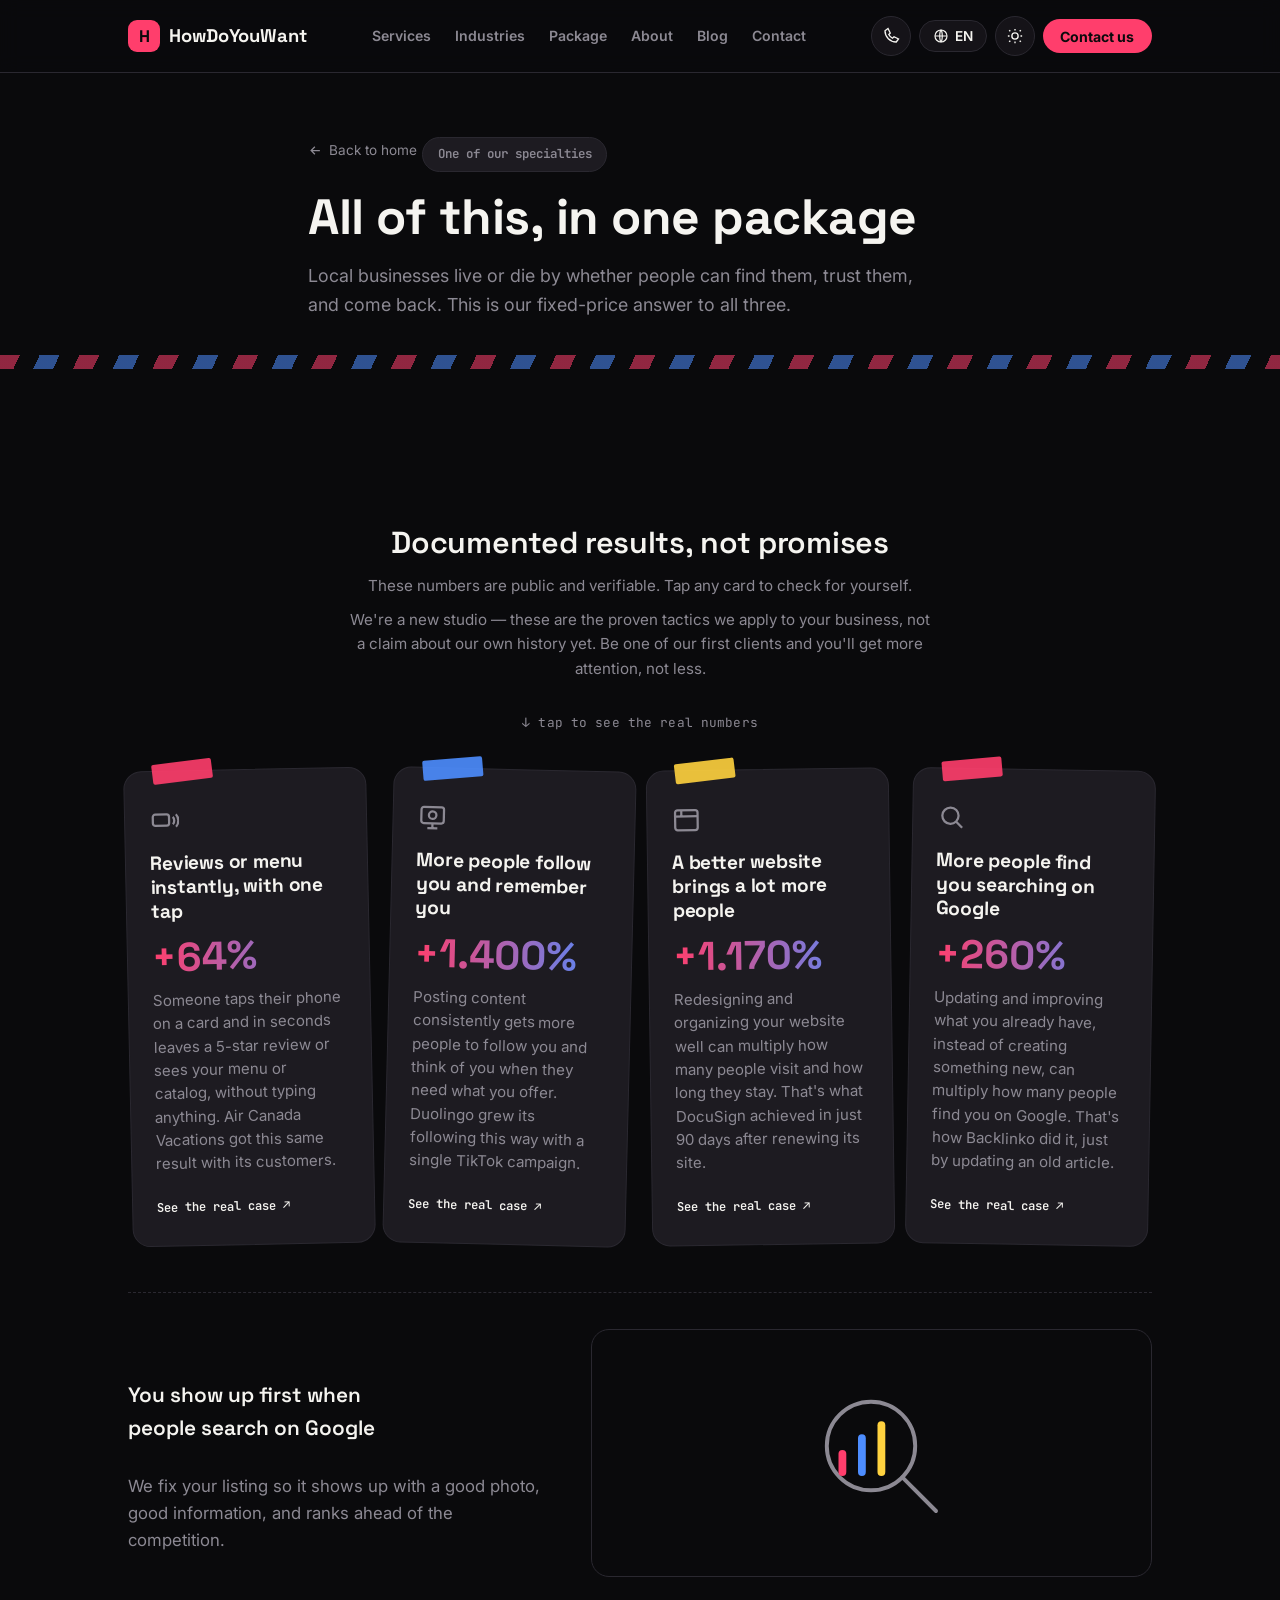
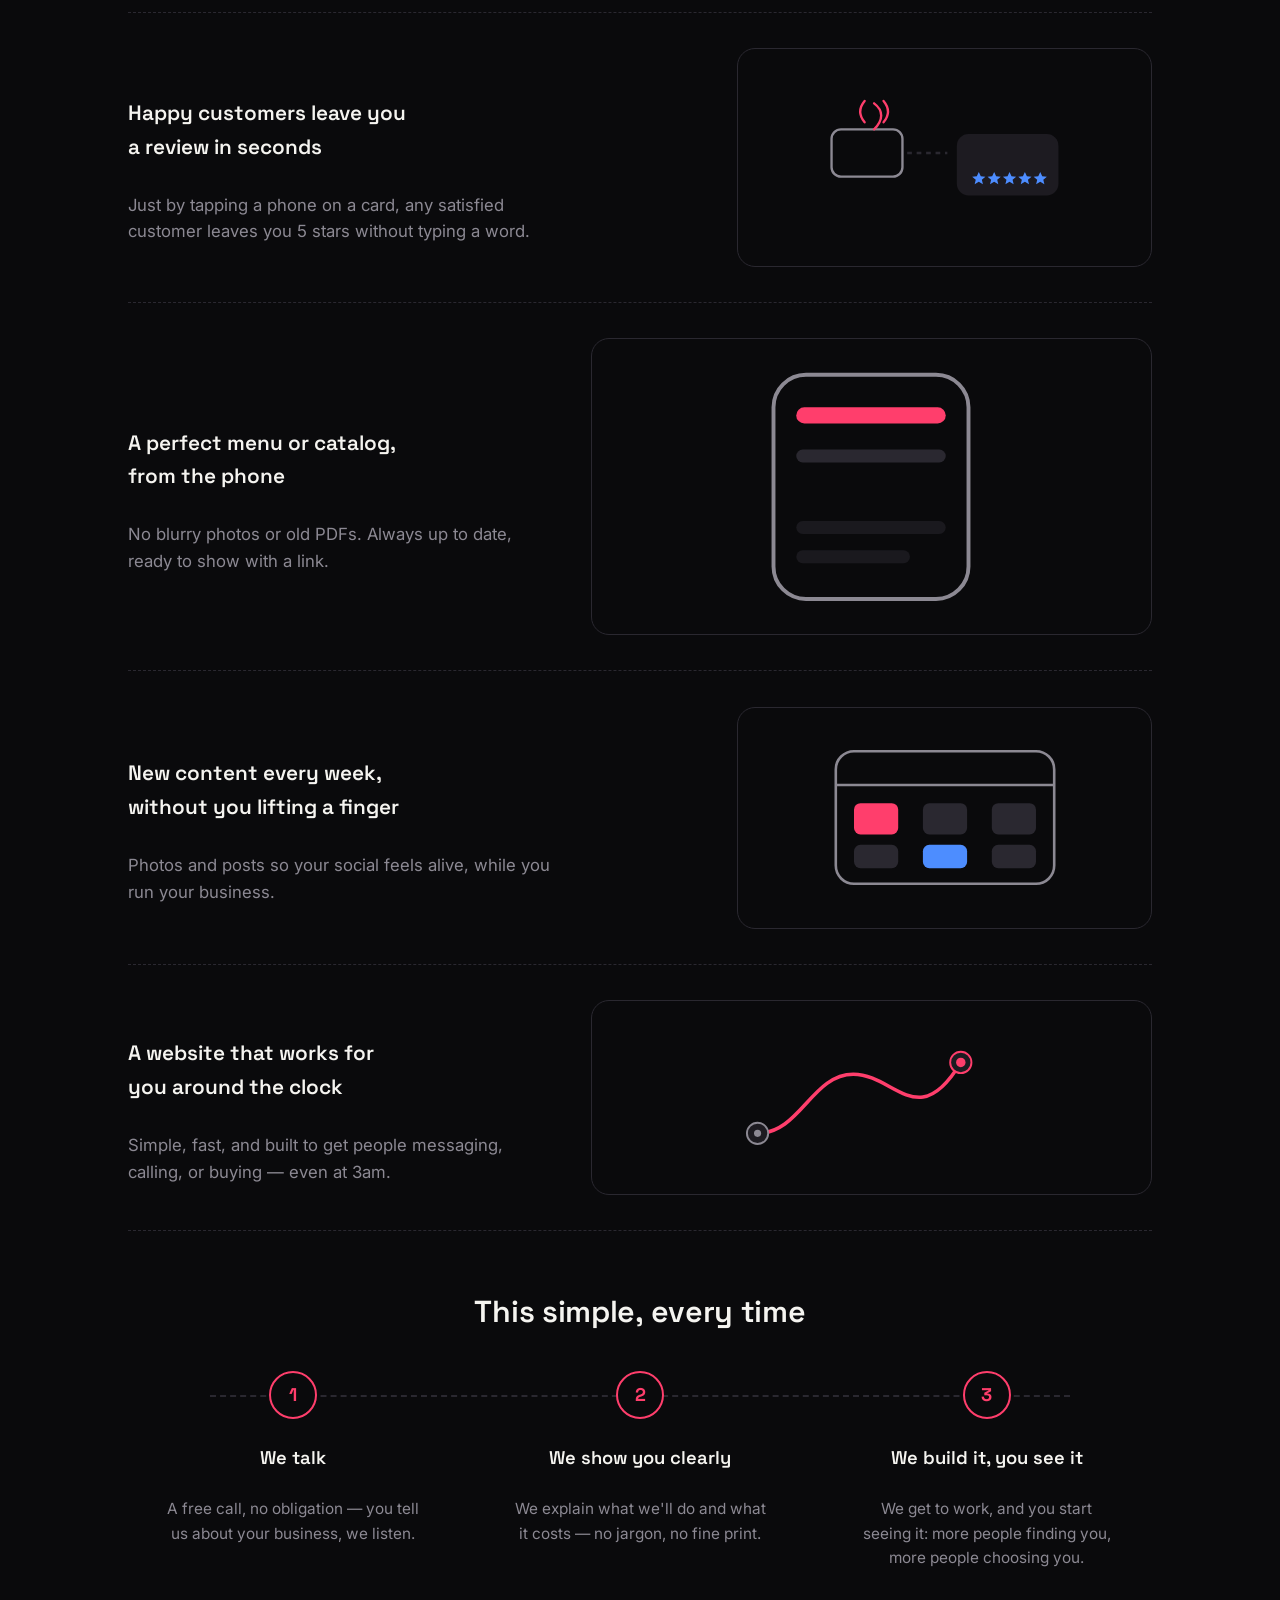
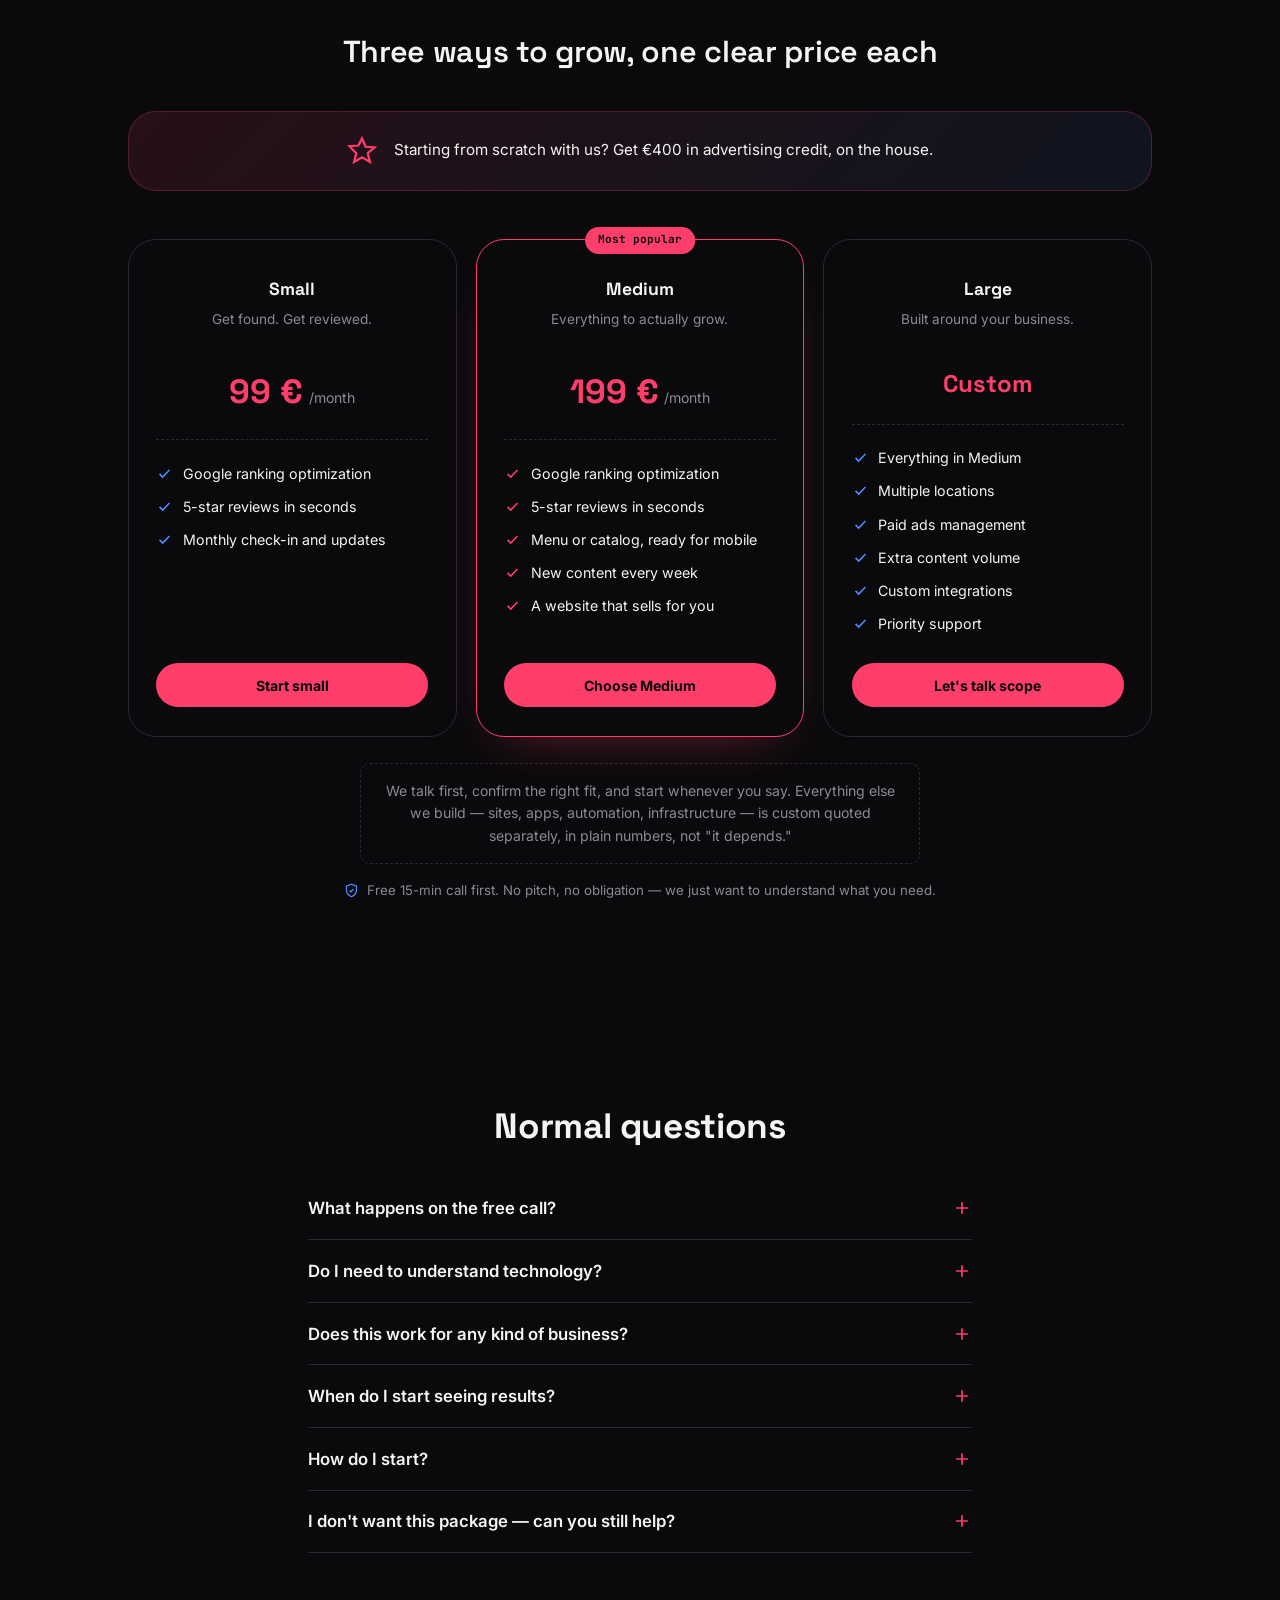
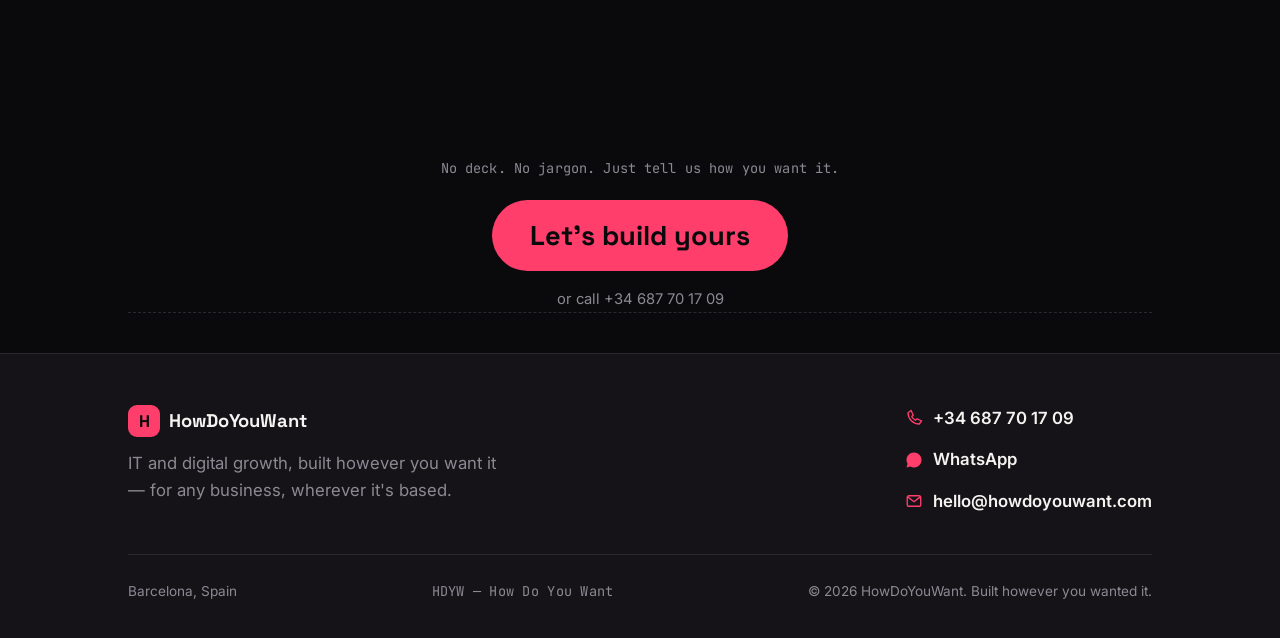
==== commit aa40485d: "updated" ====
--- a/local-growth.html
+++ b/local-growth.html
@@ -238,6 +238,12 @@
 
       <!-- Ticket -->
       <h3 class="how-title" data-i18n="tiers_title" style="margin-bottom:0;">Three ways to grow, one clear price each</h3>
+
+      <div class="incentive-banner">
+        <svg viewBox="0 0 24 24" fill="none" stroke="currentColor" stroke-width="1.8"><path d="M12 2l2.9 6.6 7.1.6-5.4 4.6 1.7 6.9L12 17l-6.3 3.7 1.7-6.9L2 8.2l7.1-.6L12 2Z"/></svg>
+        <span class="incentive-banner-text" data-i18n="ad_credit_line">Starting from scratch with us? Get €400 in advertising credit, on the house.</span>
+      </div>
+
       <div class="tier-grid">
 
         <div class="tier-card">
@@ -426,6 +432,7 @@
     nav_link_about:"About", nav_link_blog:"Blog",
     nav_cta:"Contact us", aria_lang:"Change language", aria_theme:"Switch theme",
     tiers_title:"Three ways to grow, one clear price each", tier_badge_popular:"Most popular",
+    ad_credit_line:"Starting from scratch with us? Get €400 in advertising credit, on the house.",
     tier1_name:"Small", tier1_tagline:"Get found. Get reviewed.", tier1_price_suffix:"/month",
     tier1_item1:"Google ranking optimization", tier1_item2:"5-star reviews in seconds", tier1_item3:"Monthly check-in and updates", tier1_cta:"Start small",
     tier2_name:"Medium", tier2_tagline:"Everything to actually grow.", tier2_price_suffix:"/month",
@@ -477,6 +484,7 @@
     nav_link_about:"Nosotros", nav_link_blog:"Blog",
     nav_cta:"Hablemos", aria_lang:"Cambiar idioma", aria_theme:"Cambiar tema",
     tiers_title:"Tres formas de crecer, un precio claro en cada una", tier_badge_popular:"El más elegido",
+    ad_credit_line:"¿Empiezas de cero con nosotros? Te regalamos 400 € en crédito publicitario.",
     tier1_name:"Small", tier1_tagline:"Que te encuentren. Que te valoren.", tier1_price_suffix:"/mes",
     tier1_item1:"Posicionamiento en Google", tier1_item2:"Reseñas de 5 estrellas en segundos", tier1_item3:"Revisión y actualización mensual", tier1_cta:"Empezar con Small",
     tier2_name:"Medium", tier2_tagline:"Todo lo necesario para crecer de verdad.", tier2_price_suffix:"/mes",
@@ -528,6 +536,7 @@
     nav_link_about:"Nosaltres", nav_link_blog:"Blog",
     nav_cta:"Parlem-ne", aria_lang:"Canviar idioma", aria_theme:"Canviar tema",
     tiers_title:"Tres maneres de créixer, un preu clar cadascuna", tier_badge_popular:"El més triat",
+    ad_credit_line:"Comences de zero amb nosaltres? Et regalem 400 € en crèdit publicitari.",
     tier1_name:"Small", tier1_tagline:"Que et trobin. Que et valorin.", tier1_price_suffix:"/mes",
     tier1_item1:"Posicionament a Google", tier1_item2:"Ressenyes de 5 estrelles en segons", tier1_item3:"Revisió i actualització mensual", tier1_cta:"Començar amb Small",
     tier2_name:"Medium", tier2_tagline:"Tot el que cal per créixer de veritat.", tier2_price_suffix:"/mes",
@@ -579,6 +588,7 @@
     nav_link_about:"Om oss", nav_link_blog:"Blogg",
     nav_cta:"Kontakta oss", aria_lang:"Byt språk", aria_theme:"Byt tema",
     tiers_title:"Tre sätt att växa, ett tydligt pris vardera", tier_badge_popular:"Mest populär",
+    ad_credit_line:"Börjar ni helt från noll med oss? Få 400 € i annonskredit, helt gratis.",
     tier1_name:"Small", tier1_tagline:"Bli hittad. Bli recenserad.", tier1_price_suffix:"/månad",
     tier1_item1:"Google-ranking", tier1_item2:"Femstjärniga recensioner på några sekunder", tier1_item3:"Månatlig genomgång och uppdatering", tier1_cta:"Börja med Small",
     tier2_name:"Medium", tier2_tagline:"Allt som krävs för att faktiskt växa.", tier2_price_suffix:"/månad",
@@ -630,6 +640,7 @@
     nav_link_about:"من نحن", nav_link_blog:"المدونة",
     nav_cta:"لنتحدث", aria_lang:"تغيير اللغة", aria_theme:"تبديل المظهر",
     tiers_title:"ثلاث طرق للنمو، بسعر واضح لكل منها", tier_badge_popular:"الأكثر اختيارًا",
+    ad_credit_line:"تبدأ من الصفر معنا؟ احصل على 400 € كرصيد إعلاني، مجانًا تمامًا.",
     tier1_name:"Small", tier1_tagline:"أن يجدوك. أن يقيّموك.", tier1_price_suffix:"/شهريًا",
     tier1_item1:"ترتيب في جوجل", tier1_item2:"تقييمات 5 نجوم خلال ثوانٍ", tier1_item3:"مراجعة وتحديث شهري", tier1_cta:"ابدأ بـ Small",
     tier2_name:"Medium", tier2_tagline:"كل ما تحتاجه لتنمو فعلًا.", tier2_price_suffix:"/شهريًا",
--- a/assets/style.css
+++ b/assets/style.css
@@ -659,7 +659,35 @@
 
   .section-tight{padding-block: clamp(2.6rem, 6vw, 4rem);}
 
-  /* ---------- Reassurance line under CTAs ---------- */
+  /* ---------- Sliding proof carousel (real, sourced results) ---------- */
+  .proof-carousel{position:relative; overflow:hidden; border-radius:var(--radius-l); margin-top:2.4rem; box-shadow:0 30px 60px -35px rgba(0,0,0,.5);}
+  .proof-carousel-track{display:flex; transition:transform .65s cubic-bezier(.4,0,.2,1);}
+  .proof-slide{
+    min-width:100%; padding:clamp(2.2rem,6vw,3.2rem) clamp(1.6rem,6vw,3.5rem);
+    background:var(--surface); border:none; text-align:center;
+    display:flex; flex-direction:column; align-items:center;
+  }
+  .proof-slide-stat{
+    font-family:var(--font-display); font-size:clamp(2.4rem,7vw,3.4rem); font-weight:700;
+    background:linear-gradient(90deg,var(--pink),var(--blue)); -webkit-background-clip:text; background-clip:text;
+    -webkit-text-fill-color:transparent; color:var(--pink); margin-bottom:.9rem; line-height:1;
+  }
+  .proof-slide-title{font-family:var(--font-display); font-weight:700; font-size:1.25rem; margin-bottom:.7rem; max-width:44ch;}
+  .proof-slide-body{color:var(--text-muted); font-size:.95rem; line-height:1.6; max-width:56ch;}
+  .proof-carousel-dots{display:flex; justify-content:center; gap:.5rem; padding:1.1rem 0; background:var(--surface);}
+  .proof-dot{width:8px; height:8px; border-radius:50%; background:var(--line); border:none; padding:0; cursor:pointer; transition:background .2s ease, transform .2s ease;}
+  .proof-dot.active{background:var(--pink); transform:scale(1.3);}
+
+  /* ---------- Incentive banner ---------- */
+  .incentive-banner{
+    display:flex; align-items:center; gap:1.1rem; flex-wrap:wrap; justify-content:center; text-align:center;
+    background:linear-gradient(135deg, rgba(255,62,108,.12), rgba(77,141,255,.08));
+    border:1px solid rgba(255,62,108,.25); border-radius:var(--radius-l);
+    padding:1.5rem 1.8rem; margin-top:2.6rem;
+  }
+  .incentive-banner svg{width:30px; height:30px; color:var(--pink); flex-shrink:0;}
+  .incentive-banner-text{font-size:.95rem; color:var(--text);}
+  .incentive-banner-text b{color:var(--pink);}
   .reassure{display:flex; align-items:center; gap:.5rem; margin-top:.9rem; font-size:.83rem; color:var(--text-muted);}
   .reassure svg{width:15px; height:15px; color:var(--blue); flex-shrink:0;}
 
